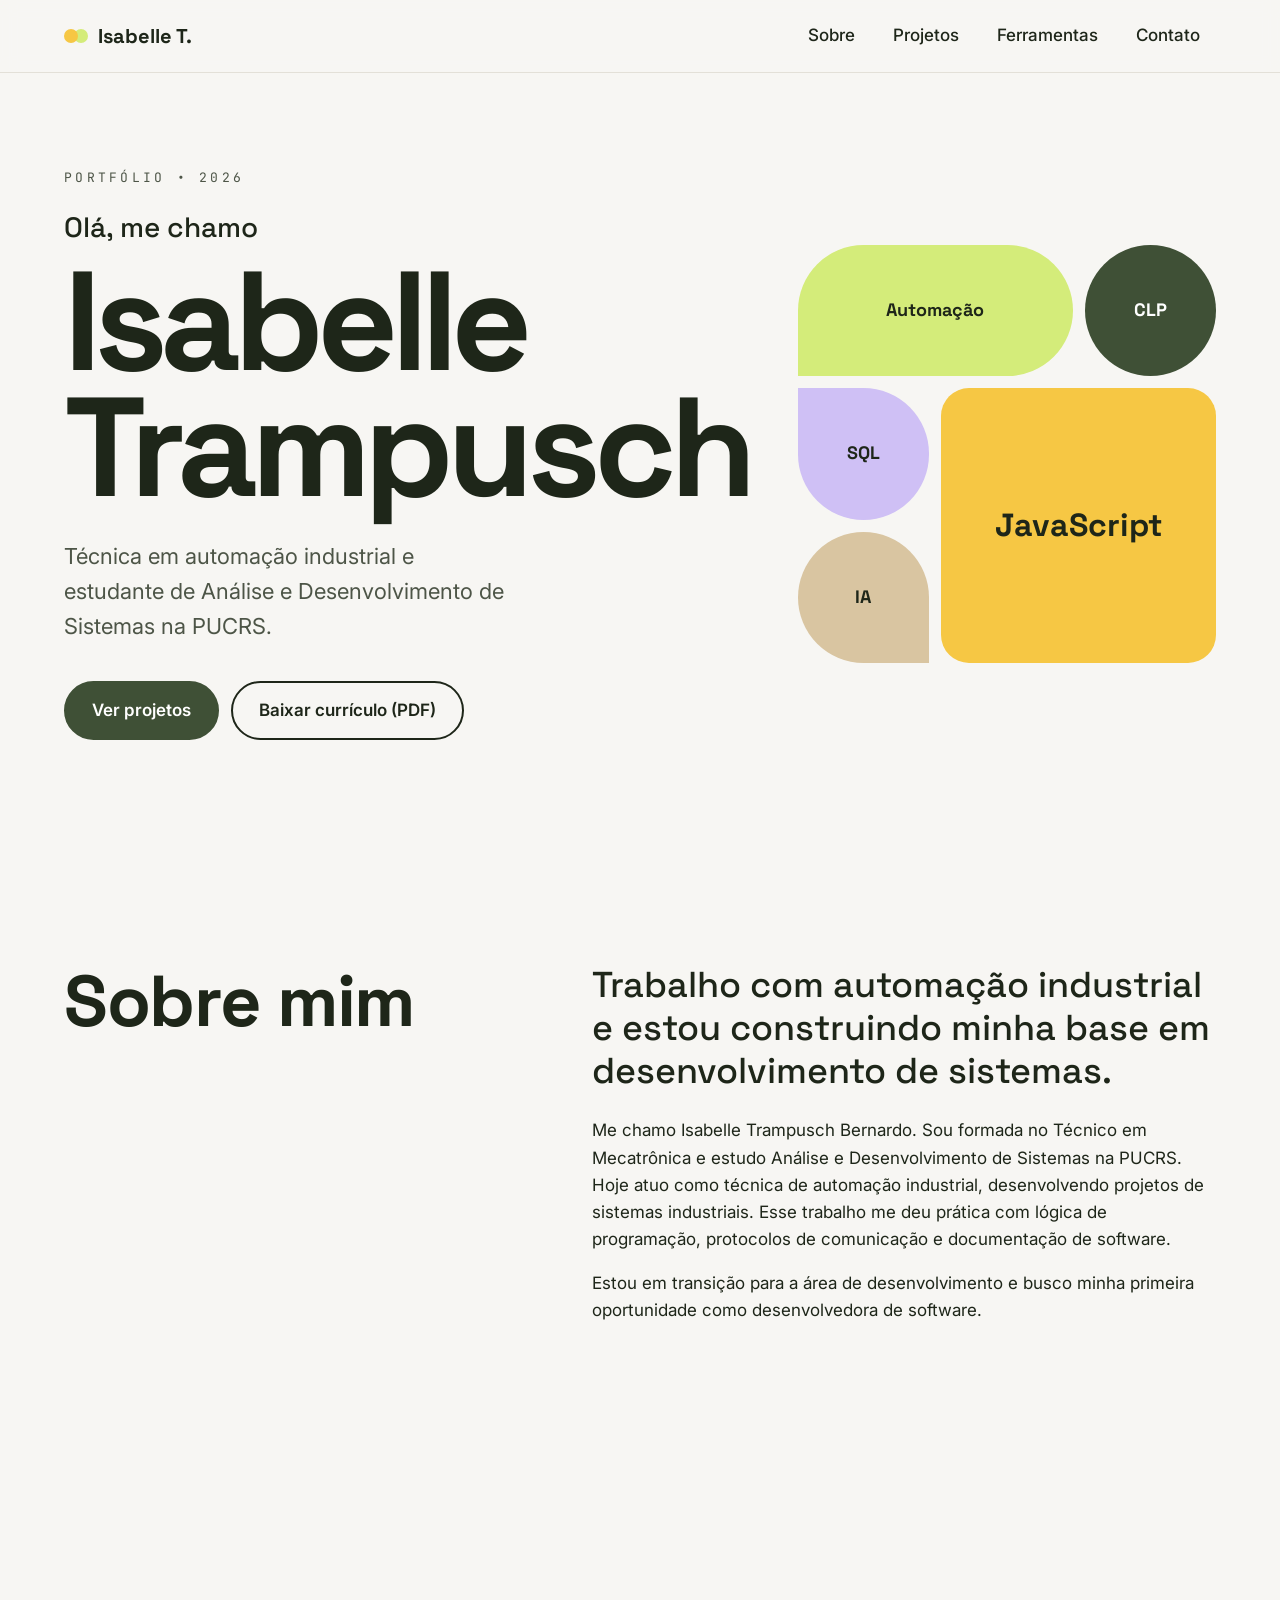
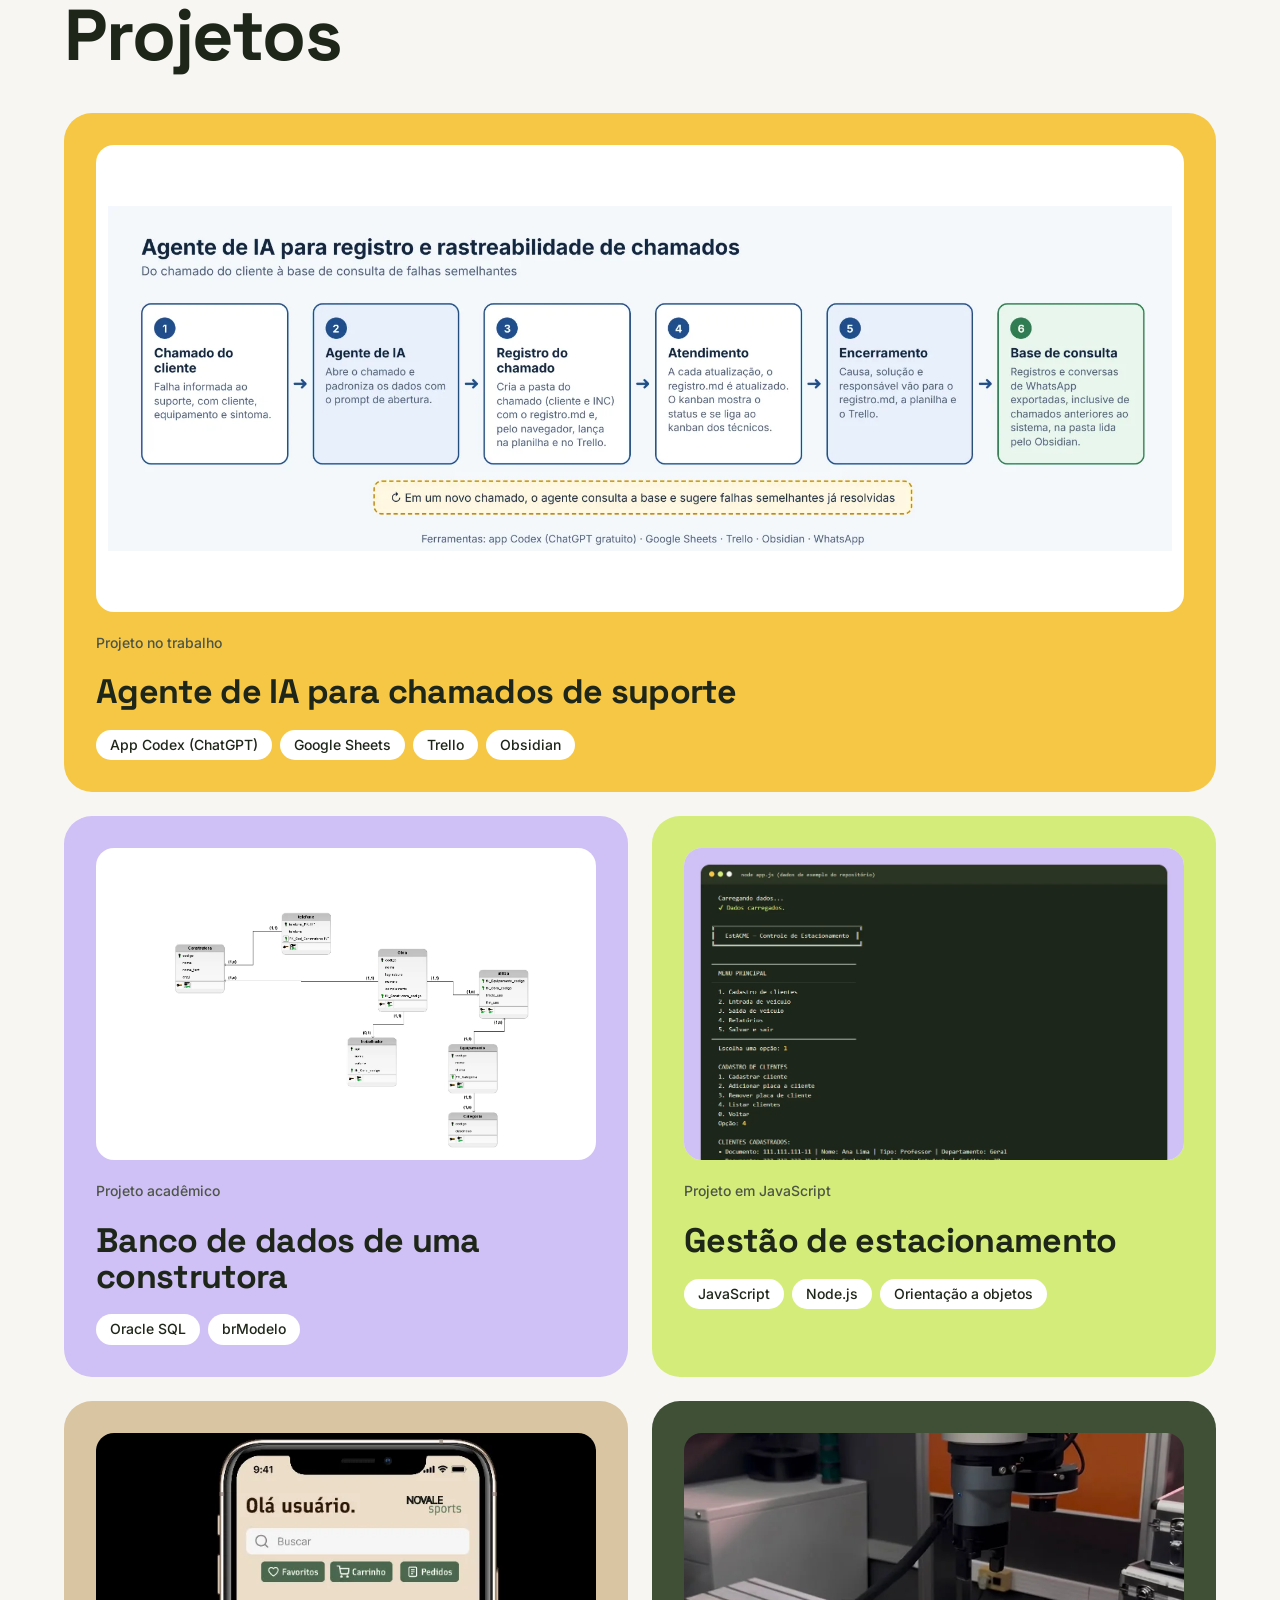
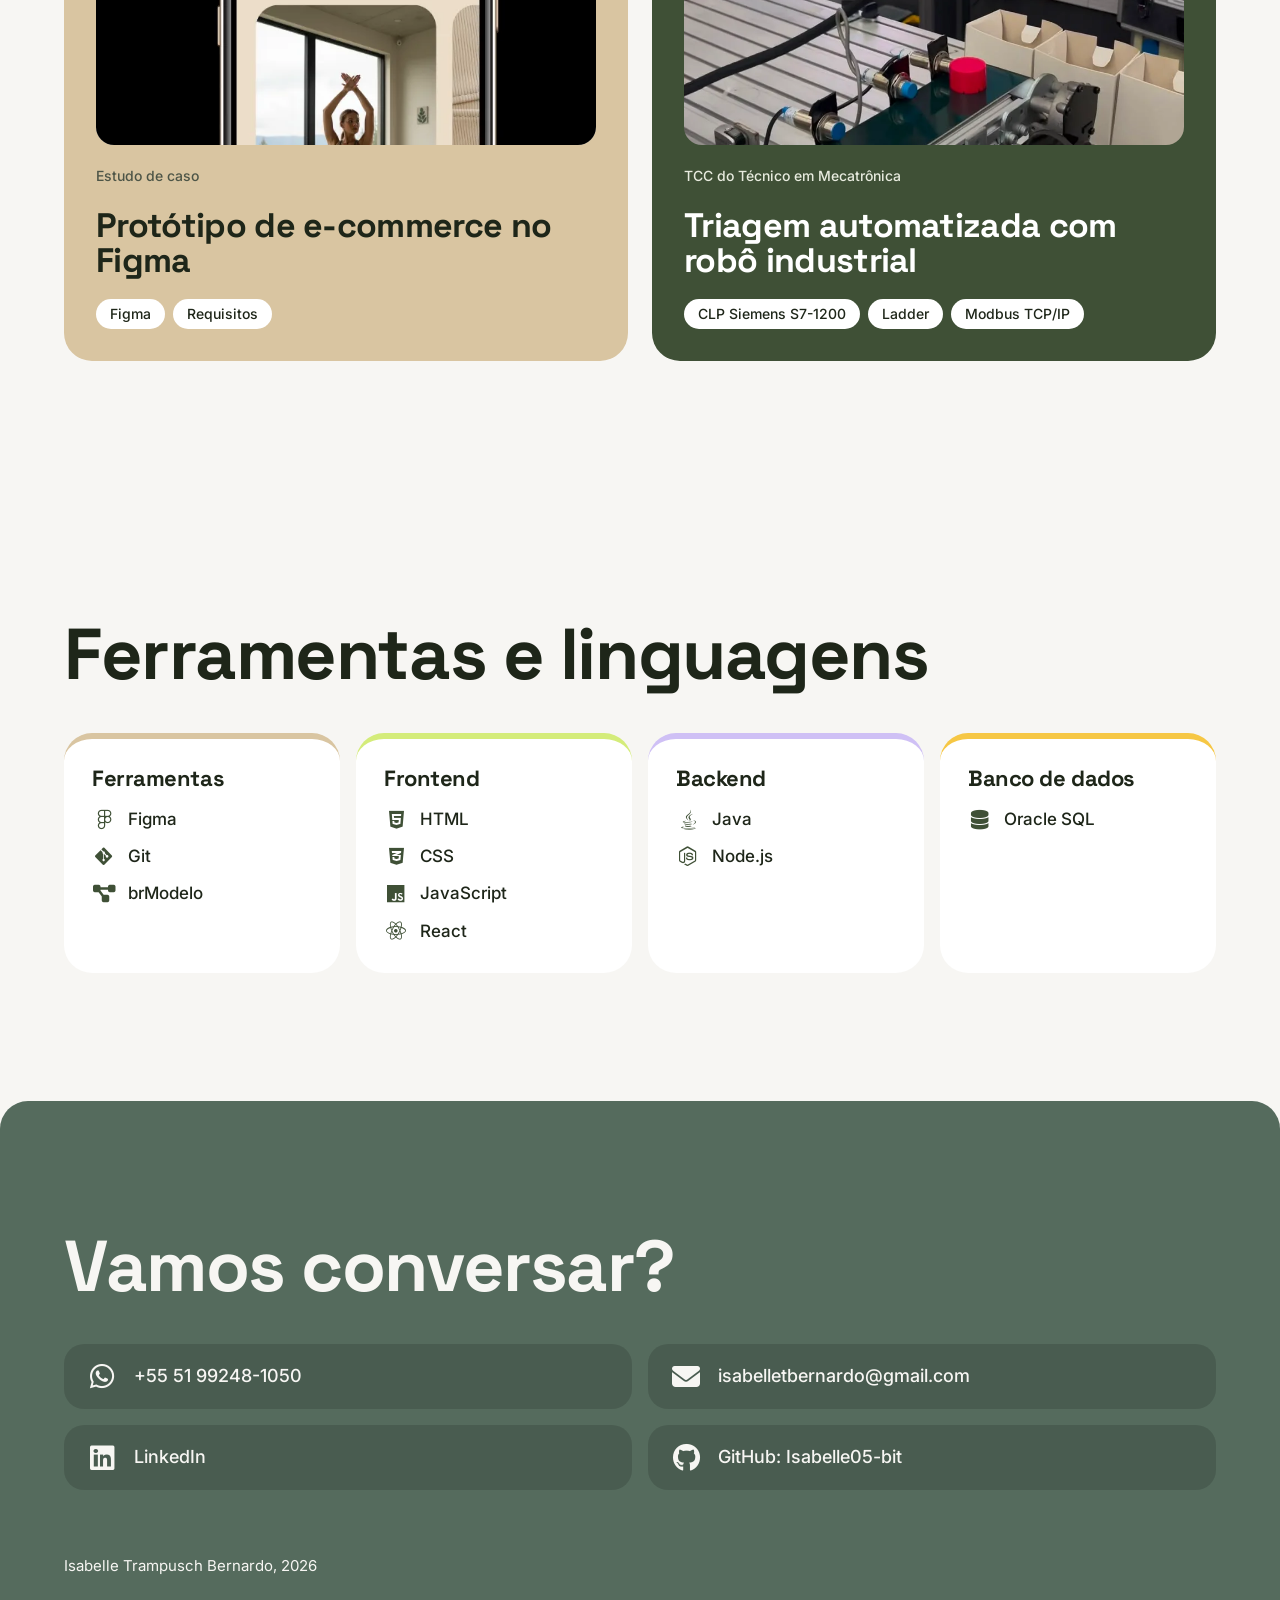
==== html/index.html @ 36eafd04 "Corrige rótulos: estacionamento e protótipo não são confirmados como acadêmicos" ====
<!DOCTYPE html>
<html lang="pt-BR">
<head>
  <meta charset="UTF-8">
  <meta name="viewport" content="width=device-width, initial-scale=1.0">
  <title>Isabelle Trampusch | Portfólio</title>
  <meta name="description" content="Portfólio de Isabelle Trampusch Bernardo, técnica de automação industrial e estudante de Análise e Desenvolvimento de Sistemas na PUCRS.">
  <meta property="og:title" content="Isabelle Trampusch | Portfólio">
  <meta property="og:description" content="Projetos de automação industrial e desenvolvimento de sistemas.">

  <!-- Avisa o CSS que o JavaScript está ligado (usado nas animações) -->
  <script>document.documentElement.classList.add("js");</script>

  <link rel="preconnect" href="https://fonts.googleapis.com">
  <link rel="preconnect" href="https://fonts.gstatic.com" crossorigin>
  <link href="https://fonts.googleapis.com/css2?family=Inter:wght@400;500;600&family=JetBrains+Mono:wght@400;500&family=Space+Grotesk:wght@500;700&display=swap" rel="stylesheet">
  <!-- Ícones: carregam sem travar a página (media="print" troca para "all" ao terminar) -->
  <link rel="stylesheet" href="https://cdnjs.cloudflare.com/ajax/libs/font-awesome/6.7.2/css/all.min.css" media="print" onload="this.media='all'">
  <link rel="icon" href="assets/imagens/favicon.svg" type="image/svg+xml">
  <link rel="stylesheet" href="assets/css/style.css">
</head>

<body>
  <a class="pular" href="#conteudo">Pular para o conteúdo</a>

  <!-- MENU FIXO NO TOPO -->
  <header class="menu">
    <nav class="container" aria-label="Principal">
      <a class="menu-marca" href="#inicio">Isabelle T.</a>
      <button class="menu-botao" type="button" aria-expanded="false" aria-controls="menu-links">Menu</button>
      <ul class="menu-links" id="menu-links">
        <li><a href="#sobre">Sobre</a></li>
        <li><a href="#projetos">Projetos</a></li>
        <li><a href="#ferramentas">Ferramentas</a></li>
        <li><a href="#contato">Contato</a></li>
      </ul>
    </nav>
  </header>

  <main id="conteudo">

    <!-- INÍCIO -->
    <section class="inicio" id="inicio">
      <div class="container inicio-grade">
        <div>
          <p class="rotulo">Portfólio • 2026</p>
          <p class="inicio-ola">Olá, me chamo</p>
          <h1>Isabelle Trampusch</h1>
          <p class="inicio-resumo">Técnica em automação industrial e estudante de Análise e Desenvolvimento de Sistemas na PUCRS.</p>
          <div class="acoes">
            <a class="botao botao-principal" href="#projetos">Ver projetos</a>
            <a class="botao botao-secundario" href="assets/pdf/curriculo-Isabelle-Trampusch.pdf" download>Baixar currículo (PDF)</a>
          </div>
        </div>

        <!-- Formas coloridas decorativas: as áreas que eu uno -->
        <div class="formas" aria-hidden="true">
          <span class="forma forma-1">Automação</span>
          <span class="forma forma-2">CLP</span>
          <span class="forma forma-3">SQL</span>
          <span class="forma forma-4">JavaScript</span>
          <span class="forma forma-5">IA</span>
        </div>
      </div>
    </section>

    <!-- SOBRE -->
    <section class="secao" id="sobre">
      <div class="container sobre-grade">
        <h2 class="secao-titulo">Sobre mim</h2>
        <div class="sobre-texto">
          <p class="sobre-destaque">Trabalho com automação industrial e estou construindo minha base em desenvolvimento de sistemas.</p>
          <p>Me chamo Isabelle Trampusch Bernardo. Sou formada no Técnico em Mecatrônica e estudo Análise e Desenvolvimento de Sistemas na PUCRS. Hoje atuo como técnica de automação industrial, desenvolvendo projetos de sistemas industriais. Esse trabalho me deu prática com lógica de programação, protocolos de comunicação e documentação de software.</p>
          <p>Estou em transição para a área de desenvolvimento e busco minha primeira oportunidade como desenvolvedora de software.</p>
        </div>
      </div>
    </section>

    <!-- PROJETOS -->
    <section class="secao" id="projetos">
      <div class="container">
        <h2 class="secao-titulo">Projetos</h2>

        <!--
          ============ COMO ADICIONAR UM PROJETO NOVO ============
          1. Copie o bloco abaixo (de <li ...> até </li>) e cole dentro da
             lista <ul class="projetos-lista">, na posição que quiser.
          2. Troque:
             - cor-lima: a cor do cartão (cor-sol, cor-lilas, cor-lima, cor-bege ou cor-musgo)
             - a imagem (coloque o arquivo em assets/imagens/) e o texto do alt,
               que descreve a imagem para quem não enxerga
             - width e height: o tamanho real da imagem em pixels
             - o tipo, o título, as tags e o link da página do projeto
          3. Para um cartão que ocupa a linha inteira, acrescente "cartao-largo"
             na classe: class="cartao cartao-largo cor-lima revelar"
          4. Para criar a página do projeto, veja o arquivo COMO-EDITAR.md.

          <li class="cartao cor-lima revelar">
            <div class="cartao-imagem">
              <img src="assets/imagens/NOME-DA-IMAGEM.png" alt="Descreva a imagem" width="1200" height="800" loading="lazy">
            </div>
            <p class="cartao-tipo">Projeto acadêmico</p>
            <h3><a class="cartao-link" href="projeto-NOME.html">Título curto do projeto</a></h3>
            <ul class="tags" aria-label="Tecnologias">
              <li>Tecnologia 1</li>
              <li>Tecnologia 2</li>
            </ul>
          </li>
          =========================================================
        -->

        <ul class="projetos-lista">

          <li class="cartao cartao-largo cor-sol revelar">
            <div class="cartao-imagem inteira">
              <img src="assets/imagens/fluxoAgenteSup.webp" alt="Fluxo do agente de IA em seis etapas, do chamado do cliente até a base de consulta" width="1856" height="602">
            </div>
            <p class="cartao-tipo">Projeto no trabalho</p>
            <h3><a class="cartao-link" href="projeto-agente-ia.html">Agente de IA para chamados de suporte</a></h3>
            <ul class="tags" aria-label="Tecnologias">
              <li>App Codex (ChatGPT)</li>
              <li>Google Sheets</li>
              <li>Trello</li>
              <li>Obsidian</li>
            </ul>
          </li>

          <li class="cartao cor-lilas revelar">
            <div class="cartao-imagem inteira">
              <img src="assets/imagens/bd-modelo-logico.webp" alt="Modelo lógico do banco de dados da construtora, com sete tabelas" width="1125" height="885" loading="lazy">
            </div>
            <p class="cartao-tipo">Projeto acadêmico</p>
            <h3><a class="cartao-link" href="projeto-banco-de-dados.html">Banco de dados de uma construtora</a></h3>
            <ul class="tags" aria-label="Tecnologias">
              <li>Oracle SQL</li>
              <li>brModelo</li>
            </ul>
          </li>

          <li class="cartao cor-lima revelar">
            <div class="cartao-imagem">
              <img src="assets/imagens/estacionamento-terminal.webp" alt="Menu do sistema de estacionamento rodando no terminal" width="1200" height="1180" loading="lazy">
            </div>
            <p class="cartao-tipo">Projeto em JavaScript</p>
            <h3><a class="cartao-link" href="projeto-estacionamento.html">Gestão de estacionamento</a></h3>
            <ul class="tags" aria-label="Tecnologias">
              <li>JavaScript</li>
              <li>Node.js</li>
              <li>Orientação a objetos</li>
            </ul>
          </li>

          <li class="cartao cor-bege revelar">
            <div class="cartao-imagem">
              <img src="assets/imagens/prototipo.webp" alt="Telas do protótipo de e-commerce feito no Figma" width="667" height="812" loading="lazy">
            </div>
            <p class="cartao-tipo">Estudo de caso</p>
            <h3><a class="cartao-link" href="projeto-prototipo-figma.html">Protótipo de <span class="sem-quebra">e-commerce</span> no Figma</a></h3>
            <ul class="tags" aria-label="Tecnologias">
              <li>Figma</li>
              <li>Requisitos</li>
            </ul>
          </li>

          <li class="cartao cor-musgo revelar">
            <div class="cartao-imagem centro">
              <img src="assets/imagens/TCCmecatronicaI.webp" alt="Célula de triagem com braço robótico e esteira transportadora" width="902" height="1600" loading="lazy">
            </div>
            <p class="cartao-tipo">TCC do Técnico em Mecatrônica</p>
            <h3><a class="cartao-link" href="projeto-tcc-mecatronica.html">Triagem automatizada com robô industrial</a></h3>
            <ul class="tags" aria-label="Tecnologias">
              <li>CLP Siemens S7-1200</li>
              <li>Ladder</li>
              <li>Modbus TCP/IP</li>
            </ul>
          </li>

        </ul>
      </div>
    </section>

    <!-- FERRAMENTAS E LINGUAGENS -->
    <section class="secao" id="ferramentas">
      <div class="container">
        <h2 class="secao-titulo">Ferramentas e linguagens</h2>
        <!-- Para acrescentar um item, copie uma linha <li> do grupo certo.
             Ícones: procure em fontawesome.com/icons (versão gratuita). -->
        <div class="stack-grade">
          <div class="stack-grupo">
            <h3>Ferramentas</h3>
            <ul>
              <li><i class="fa-brands fa-figma" aria-hidden="true"></i>Figma</li>
              <li><i class="fa-brands fa-git-alt" aria-hidden="true"></i>Git</li>
              <li><i class="fa-solid fa-diagram-project" aria-hidden="true"></i>brModelo</li>
            </ul>
          </div>
          <div class="stack-grupo">
            <h3>Frontend</h3>
            <ul>
              <li><i class="fa-brands fa-html5" aria-hidden="true"></i>HTML</li>
              <li><i class="fa-brands fa-css3-alt" aria-hidden="true"></i>CSS</li>
              <li><i class="fa-brands fa-js" aria-hidden="true"></i>JavaScript</li>
              <li><i class="fa-brands fa-react" aria-hidden="true"></i>React</li>
            </ul>
          </div>
          <div class="stack-grupo">
            <h3>Backend</h3>
            <ul>
              <li><i class="fa-brands fa-java" aria-hidden="true"></i>Java</li>
              <li><i class="fa-brands fa-node-js" aria-hidden="true"></i>Node.js</li>
            </ul>
          </div>
          <div class="stack-grupo">
            <h3>Banco de dados</h3>
            <ul>
              <li><i class="fa-solid fa-database" aria-hidden="true"></i>Oracle SQL</li>
            </ul>
          </div>
        </div>
      </div>
    </section>

  </main>

  <!-- CONTATO -->
  <footer class="contato secao" id="contato">
    <div class="container">
      <h2>Vamos conversar?</h2>
      <ul class="contato-lista">
        <li>
          <a href="https://wa.me/5551992481050" target="_blank" rel="noopener">
            <i class="fa-brands fa-whatsapp" aria-hidden="true"></i>+55 51 99248-1050
          </a>
        </li>
        <li>
          <a href="mailto:isabelletbernardo@gmail.com?subject=Contato%20pelo%20portf%C3%B3lio">
            <i class="fa-solid fa-envelope" aria-hidden="true"></i>isabelletbernardo@gmail.com
          </a>
        </li>
        <li>
          <a href="https://www.linkedin.com/in/isabelle-trampusch-bernardo/" target="_blank" rel="noopener">
            <i class="fa-brands fa-linkedin" aria-hidden="true"></i>LinkedIn
          </a>
        </li>
        <li>
          <a href="https://github.com/Isabelle05-bit" target="_blank" rel="noopener">
            <i class="fa-brands fa-github" aria-hidden="true"></i>GitHub: Isabelle05-bit
          </a>
        </li>
      </ul>
      <p class="rodape-final">Isabelle Trampusch Bernardo, 2026</p>
    </div>
  </footer>

  <script src="assets/js/main.js"></script>
</body>
</html>
---- html/assets/css/style.css ----
/* =========================================================================
   Portfólio Isabelle Trampusch
   Estilo único do site. Organizado de cima para baixo:
   1. Cores e medidas (variáveis)   6. Projetos (cartões)
   2. Base                          7. Ferramentas (stack)
   3. Menu fixo                     8. Contato (rodapé)
   4. Botões e tags                 9. Páginas de projeto
   5. Início e Sobre               10. Animações e celular
   ========================================================================= */

/* 1. Cores e medidas ----------------------------------------------------
   Para mudar uma cor no site inteiro, troque só aqui. */
:root {
  --creme: #F7F6F3;   /* fundo (do site original) */
  --tinta: #1E2619;   /* texto principal, um verde quase preto */
  --musgo: #3F5036;   /* botão principal (do site original) */
  --salvia: #556B5D;  /* rodapé (do site original) */
  --bege: #D9C5A1;    /* detalhe (do site original) */
  --lima: #D4EC7A;    /* cores vibrantes dos blocos */
  --sol: #F6C744;
  --lilas: #CFC0F5;
  --cinza: #4D5547;   /* texto secundário */

  --raio: 28px;       /* cantos arredondados dos blocos grandes */
  --margem: clamp(16px, 5vw, 64px); /* espaço nas laterais */
  --largura: 1200px;  /* largura máxima do conteúdo */
}

/* 2. Base -------------------------------------------------------------- */
*, *::before, *::after { box-sizing: border-box; }

html { scroll-behavior: smooth; scroll-padding-top: 88px; } /* não esconde títulos atrás do menu */

body {
  margin: 0;
  background: var(--creme);
  color: var(--tinta);
  font-family: "Inter", system-ui, sans-serif;
  font-size: 1.0625rem;
  line-height: 1.6;
}

h1, h2, h3 {
  font-family: "Space Grotesk", sans-serif;
  font-weight: 700;
  line-height: 1.05;
  letter-spacing: -0.02em;
  margin: 0;
}

img, video { max-width: 100%; height: auto; display: block; }

a { color: inherit; }

.sem-quebra { white-space: nowrap; } /* impede a quebra de linha no meio da palavra */

code, pre { font-family: "JetBrains Mono", monospace; font-size: 0.9em; }

/* Contorno visível para quem navega com teclado (Tab) */
:focus-visible { outline: 3px solid var(--musgo); outline-offset: 3px; border-radius: 6px; }

/* Link escondido "Pular para o conteúdo": aparece só ao apertar Tab */
.pular {
  position: absolute; left: 16px; top: -60px; z-index: 100;
  background: var(--tinta); color: var(--creme); padding: 10px 16px; border-radius: 10px;
}
.pular:focus { top: 12px; }

/* Caixa que centraliza o conteúdo e dá margem nas laterais */
.container { width: min(100% - 2 * var(--margem), var(--largura)); margin-inline: auto; }

.secao { padding-block: clamp(64px, 10vw, 128px); }

.secao-titulo { font-size: clamp(2.5rem, 7vw, 4.5rem); margin-bottom: 40px; }

/* Rótulo pequeno em fonte mono (marca do site original) */
.rotulo {
  font-family: "JetBrains Mono", monospace;
  font-size: 0.8125rem;
  letter-spacing: 0.25em;
  text-transform: uppercase;
  color: var(--cinza);
  margin: 0 0 16px;
}

/* 3. Menu fixo ----------------------------------------------------------- */
.menu {
  position: fixed; inset: 0 0 auto 0; z-index: 50;
  background: rgb(247 246 243 / 0.92);
  backdrop-filter: blur(8px);
  border-bottom: 1px solid #e3e0d8;
}
.menu .container { display: flex; align-items: center; justify-content: space-between; height: 72px; }

.menu-marca {
  font-family: "Space Grotesk", sans-serif; font-weight: 700; font-size: 1.25rem;
  text-decoration: none; display: flex; align-items: center; gap: 10px;
}
.menu-marca::before { /* bolinha colorida antes do nome */
  content: ""; width: 14px; height: 14px; border-radius: 50%; background: var(--sol);
  box-shadow: 10px 0 0 var(--lima);
  margin-right: 10px;
}

.menu-links { display: flex; gap: 6px; list-style: none; margin: 0; padding: 0; }
.menu-links a {
  display: block; padding: 8px 16px; border-radius: 999px;
  text-decoration: none; font-weight: 500;
  transition: background-color .2s;
}
.menu-links a:hover { background: var(--lima); }

/* Botão "Menu" só aparece no celular (ver seção 10) */
.menu-botao {
  display: none;
  font: inherit; font-weight: 600; color: var(--creme); background: var(--tinta);
  border: 0; border-radius: 999px; padding: 8px 18px; cursor: pointer;
}

/* 4. Botões e tags ------------------------------------------------------- */
.acoes { display: flex; flex-wrap: wrap; gap: 12px; }

.botao {
  display: inline-flex; align-items: center; gap: 10px;
  padding: 14px 26px; border-radius: 999px;
  font-weight: 600; text-decoration: none;
  border: 2px solid var(--tinta);
  transition: transform .2s, background-color .2s, color .2s;
}
.botao:hover { transform: translateY(-2px); }
.botao-principal { background: var(--musgo); border-color: var(--musgo); color: #fff; }
.botao-principal:hover { background: var(--tinta); border-color: var(--tinta); }
.botao-secundario { background: transparent; color: var(--tinta); }
.botao-secundario:hover { background: var(--tinta); color: var(--creme); }

.tags { display: flex; flex-wrap: wrap; gap: 8px; list-style: none; margin: 0; padding: 0; }
.tags li {
  background: #fff; color: var(--tinta);
  padding: 4px 14px; border-radius: 999px;
  font-size: 0.875rem; font-weight: 500;
}

/* 5. Início e Sobre ------------------------------------------------------ */
.inicio { padding-top: calc(72px + clamp(40px, 8vw, 96px)); padding-bottom: clamp(56px, 8vw, 96px); }

.inicio-grade { display: grid; grid-template-columns: 1.4fr 1fr; gap: 48px; align-items: center; }

.inicio-ola { font-family: "Space Grotesk", sans-serif; font-size: clamp(1.25rem, 2.5vw, 1.75rem); font-weight: 500; margin: 0 0 8px; }

/* O nome gigante: a marca registrada do site */
.inicio h1 {
  font-size: clamp(3.5rem, 11vw, 9rem);
  line-height: 0.9;
  letter-spacing: -0.05em;
  margin-bottom: 28px;
}

.inicio-resumo { font-size: clamp(1.125rem, 2vw, 1.375rem); max-width: 32ch; margin: 0 0 36px; color: var(--cinza); }

/* Composição de formas coloridas ao lado do nome.
   Cada forma mostra uma das áreas que eu uno: automação e software. */
.formas {
  display: grid; grid-template-columns: repeat(3, 1fr); gap: 12px;
  aspect-ratio: 1; max-width: 420px; width: 100%; justify-self: end;
}
.forma {
  display: grid; place-items: center; text-align: center;
  font-family: "Space Grotesk", sans-serif; font-weight: 700; font-size: clamp(0.875rem, 1.6vw, 1.125rem);
  padding: 8px;
}
.forma-1 { background: var(--lima); border-radius: 999px 999px 999px 0; grid-column: span 2; }
.forma-2 { background: var(--musgo); color: #fff; border-radius: 50%; }
.forma-3 { background: var(--lilas); border-radius: 0 50% 50% 50%; }
.forma-4 { background: var(--sol); border-radius: var(--raio); grid-column: span 2; grid-row: span 2; font-size: clamp(1.25rem, 3vw, 2rem); }
.forma-5 { background: var(--bege); border-radius: 50% 50% 0 50%; }

.sobre-grade { display: grid; grid-template-columns: 1fr 1.3fr; gap: 48px; align-items: start; }
.sobre-destaque { font-family: "Space Grotesk", sans-serif; font-size: clamp(1.5rem, 3vw, 2.25rem); line-height: 1.2; font-weight: 500; margin: 0 0 24px; }
.sobre-texto p { max-width: 62ch; }

/* 6. Projetos (cartões) ---------------------------------------------------- */
.projetos-lista { display: grid; grid-template-columns: repeat(2, 1fr); gap: 24px; list-style: none; margin: 0; padding: 0; }

.cartao {
  position: relative; /* deixa o cartão inteiro clicável (ver .cartao-link::after) */
  display: flex; flex-direction: column; gap: 20px;
  padding: clamp(20px, 3vw, 32px);
  border-radius: var(--raio);
  transition: transform .25s ease;
}
.cartao:hover { transform: translateY(-6px) rotate(-0.4deg); }
.cartao:focus-within { outline: 3px solid var(--tinta); outline-offset: 4px; }

/* Cartão grande que ocupa as duas colunas (use em projetos de destaque) */
.cartao-largo { grid-column: 1 / -1; }
.cartao-largo .cartao-imagem { aspect-ratio: 21 / 9; }

/* Cores dos cartões: use uma destas classes em cada cartão */
.cor-sol   { background: var(--sol); }
.cor-lilas { background: var(--lilas); }
.cor-lima  { background: var(--lima); }
.cor-bege  { background: var(--bege); }
.cor-musgo { background: var(--musgo); color: #fff; }
.cor-musgo .cartao-tipo, .cor-musgo figcaption { color: #E8EBDF; }

.cartao-imagem {
  aspect-ratio: 16 / 10; overflow: hidden;
  border-radius: calc(var(--raio) - 10px);
  background: var(--creme);
}
.cartao-imagem img { width: 100%; height: 100%; object-fit: cover; object-position: top left; transition: transform .4s ease; }
.cartao:hover .cartao-imagem img { transform: scale(1.03); }
.cartao-imagem.inteira img { object-fit: contain; object-position: center; padding: 12px; background: #fff; } /* mostra a imagem toda (diagramas) */
.cartao-imagem.centro img { object-position: center; } /* corta pelo meio (fotos) */

.cartao-tipo { font-size: 0.875rem; font-weight: 500; margin: 0; color: var(--cinza); }
.cartao h3 { font-size: clamp(1.5rem, 3vw, 2.125rem); }
.cartao-link { text-decoration: none; }
.cartao-link::after { content: ""; position: absolute; inset: 0; border-radius: var(--raio); } /* área de clique */
.cartao-link:focus-visible { outline: none; }

/* 7. Ferramentas (stack) ---------------------------------------------------- */
.stack-grade { display: grid; grid-template-columns: repeat(4, 1fr); gap: 16px; }
.stack-grupo { background: #fff; border-radius: var(--raio); padding: 28px; border-top: 6px solid var(--bege); }
.stack-grupo:nth-child(2) { border-top-color: var(--lima); }
.stack-grupo:nth-child(3) { border-top-color: var(--lilas); }
.stack-grupo:nth-child(4) { border-top-color: var(--sol); }
.stack-grupo h3 { font-size: 1.375rem; margin-bottom: 16px; }
.stack-grupo ul { list-style: none; margin: 0; padding: 0; display: grid; gap: 10px; }
.stack-grupo li { display: flex; align-items: center; gap: 12px; font-weight: 500; }
.stack-grupo i { width: 24px; text-align: center; font-size: 1.25rem; color: var(--musgo); }

/* 8. Contato (rodapé) ----------------------------------------------------- */
.contato { background: var(--salvia); color: var(--creme); border-radius: var(--raio) var(--raio) 0 0; }
.contato h2 { font-size: clamp(2.5rem, 7vw, 4.5rem); margin-bottom: 40px; }
.contato-lista { list-style: none; margin: 0; padding: 0; display: grid; grid-template-columns: repeat(2, 1fr); gap: 16px; }
.contato-lista a {
  display: flex; align-items: center; gap: 16px;
  padding: 18px 22px; border-radius: 20px;
  background: rgb(0 0 0 / 0.14); /* fundo um pouco mais escuro: garante contraste do texto */
  color: var(--creme); text-decoration: none; font-size: 1.125rem; font-weight: 500;
  overflow-wrap: anywhere;
  transition: background-color .2s, color .2s;
}
.contato-lista a:hover { background: var(--creme); color: var(--tinta); }
.contato-lista i { font-size: 1.75rem; width: 32px; text-align: center; }
.contato :focus-visible { outline-color: var(--sol); }
.rodape-final { margin: 64px 0 0; padding-bottom: 32px; font-size: 0.9375rem; }

/* 9. Páginas de projeto ---------------------------------------------------- */
.projeto-topo { padding-top: calc(72px + clamp(40px, 7vw, 88px)); padding-bottom: 40px; }
.projeto-topo h1 { font-size: clamp(2.5rem, 7vw, 5.5rem); letter-spacing: -0.04em; max-width: 16ch; margin-bottom: 24px; }
.projeto-resumo { font-size: clamp(1.125rem, 2vw, 1.375rem); max-width: 50ch; color: var(--cinza); margin: 0 0 28px; }
.voltar { display: inline-block; margin-bottom: 32px; font-weight: 600; }

/* Bloco colorido com a imagem principal */
.projeto-capa { border-radius: var(--raio); padding: clamp(16px, 4vw, 48px); }
.projeto-capa img, .projeto-capa video { border-radius: calc(var(--raio) - 10px); width: 100%; background: #fff; }

.projeto-corpo { display: grid; grid-template-columns: minmax(0, 1fr) minmax(0, 2fr); gap: clamp(32px, 6vw, 80px); align-items: start; }

/* Ficha técnica (lateral) */
.ficha { background: #fff; border-radius: var(--raio); padding: 28px; position: sticky; top: 96px; }
.ficha dl { margin: 0; display: grid; gap: 18px; }
.ficha dt { font-family: "JetBrains Mono", monospace; font-size: 0.75rem; letter-spacing: 0.2em; text-transform: uppercase; color: var(--cinza); }
.ficha dd { margin: 4px 0 0; font-weight: 500; }

.texto { max-width: 68ch; }
.texto h2 { font-size: clamp(1.75rem, 3.5vw, 2.5rem); margin: 56px 0 16px; }
.texto h2:first-child { margin-top: 0; }
.texto ul { padding-left: 1.2em; }
.texto li + li { margin-top: 6px; }
.texto pre { background: var(--tinta); color: #E8EBDF; padding: 20px; border-radius: 16px; overflow-x: auto; line-height: 1.5; }
.texto :not(pre) > code { background: #fff; padding: 2px 6px; border-radius: 6px; }

.tabela-rolagem { overflow-x: auto; }
.texto table { border-collapse: collapse; width: 100%; background: #fff; border-radius: 16px; overflow: hidden; font-size: 0.9375rem; }
.texto th, .texto td { text-align: left; padding: 10px 14px; border-bottom: 1px solid #e3e0d8; }
.texto th { background: var(--lilas); }

/* Figuras com legenda */
.galeria { display: grid; gap: 40px; }
figure { margin: 0; }
figure img { border-radius: 18px; border: 1px solid #e3e0d8; background: #fff; }
figcaption { margin-top: 10px; font-size: 0.9375rem; color: var(--cinza); }

.imagem-pendente {
  display: grid; place-items: center; min-height: 200px; padding: 24px; text-align: center;
  border: 2px dashed var(--bege); border-radius: 18px; color: var(--cinza);
}

.observacao { margin-top: 56px; font-size: 0.9375rem; color: var(--cinza); border-top: 1px solid #e3e0d8; padding-top: 16px; }

/* 10. Animações e celular --------------------------------------------------- */

/* Formas do início "surgem" uma vez ao carregar */
@keyframes surgir { from { opacity: 0; transform: scale(.6) rotate(-8deg); } }
.forma { animation: surgir .6s cubic-bezier(.3, 1.4, .5, 1) backwards; }
.forma-2 { animation-delay: .08s; }
.forma-3 { animation-delay: .16s; }
.forma-4 { animation-delay: .24s; }
.forma-5 { animation-delay: .32s; }

/* Cartões aparecem ao rolar. A classe .js só existe se o JavaScript rodar,
   então sem JavaScript tudo continua visível. */
.js .revelar { opacity: 0; transform: translateY(32px); transition: opacity .6s ease, transform .6s ease; }
.js .revelar.visivel { opacity: 1; transform: none; }

/* Quem pede "menos movimento" no sistema não vê animação nenhuma */
@media (prefers-reduced-motion: reduce) {
  *, *::before, *::after { animation: none !important; transition: none !important; scroll-behavior: auto !important; }
  .js .revelar { opacity: 1; transform: none; }
  .cartao:hover, .botao:hover { transform: none; }
}

/* Tablet */
@media (max-width: 1024px) {
  .stack-grade { grid-template-columns: repeat(2, 1fr); }
}

@media (max-width: 860px) {
  .inicio-grade, .sobre-grade, .projeto-corpo { grid-template-columns: minmax(0, 1fr); } /* minmax(0,...) deixa a coluna encolher no celular */
  .formas { justify-self: start; max-width: 340px; }
  .ficha { position: static; }
}

/* Celular */
@media (max-width: 680px) {
  .menu-botao { display: block; }
  .menu-links {
    display: none; /* escondido até apertar "Menu" */
    position: absolute; top: 72px; left: 0; right: 0;
    flex-direction: column; padding: 12px var(--margem) 20px;
    background: var(--creme); border-bottom: 1px solid #e3e0d8;
  }
  .menu-links.aberto { display: flex; }
  .menu-links a { padding: 12px 16px; }

  .projetos-lista, .contato-lista, .stack-grade { grid-template-columns: 1fr; }
  .cartao-largo .cartao-imagem { aspect-ratio: 16 / 10; }
  .formas { max-width: 260px; }
  .sobre-grade { gap: 0; }
  .contato-lista a { font-size: 1rem; padding: 16px; gap: 12px; }
  .botao { flex: 1 1 auto; justify-content: center; }
  .rotulo { letter-spacing: 0.15em; }
}
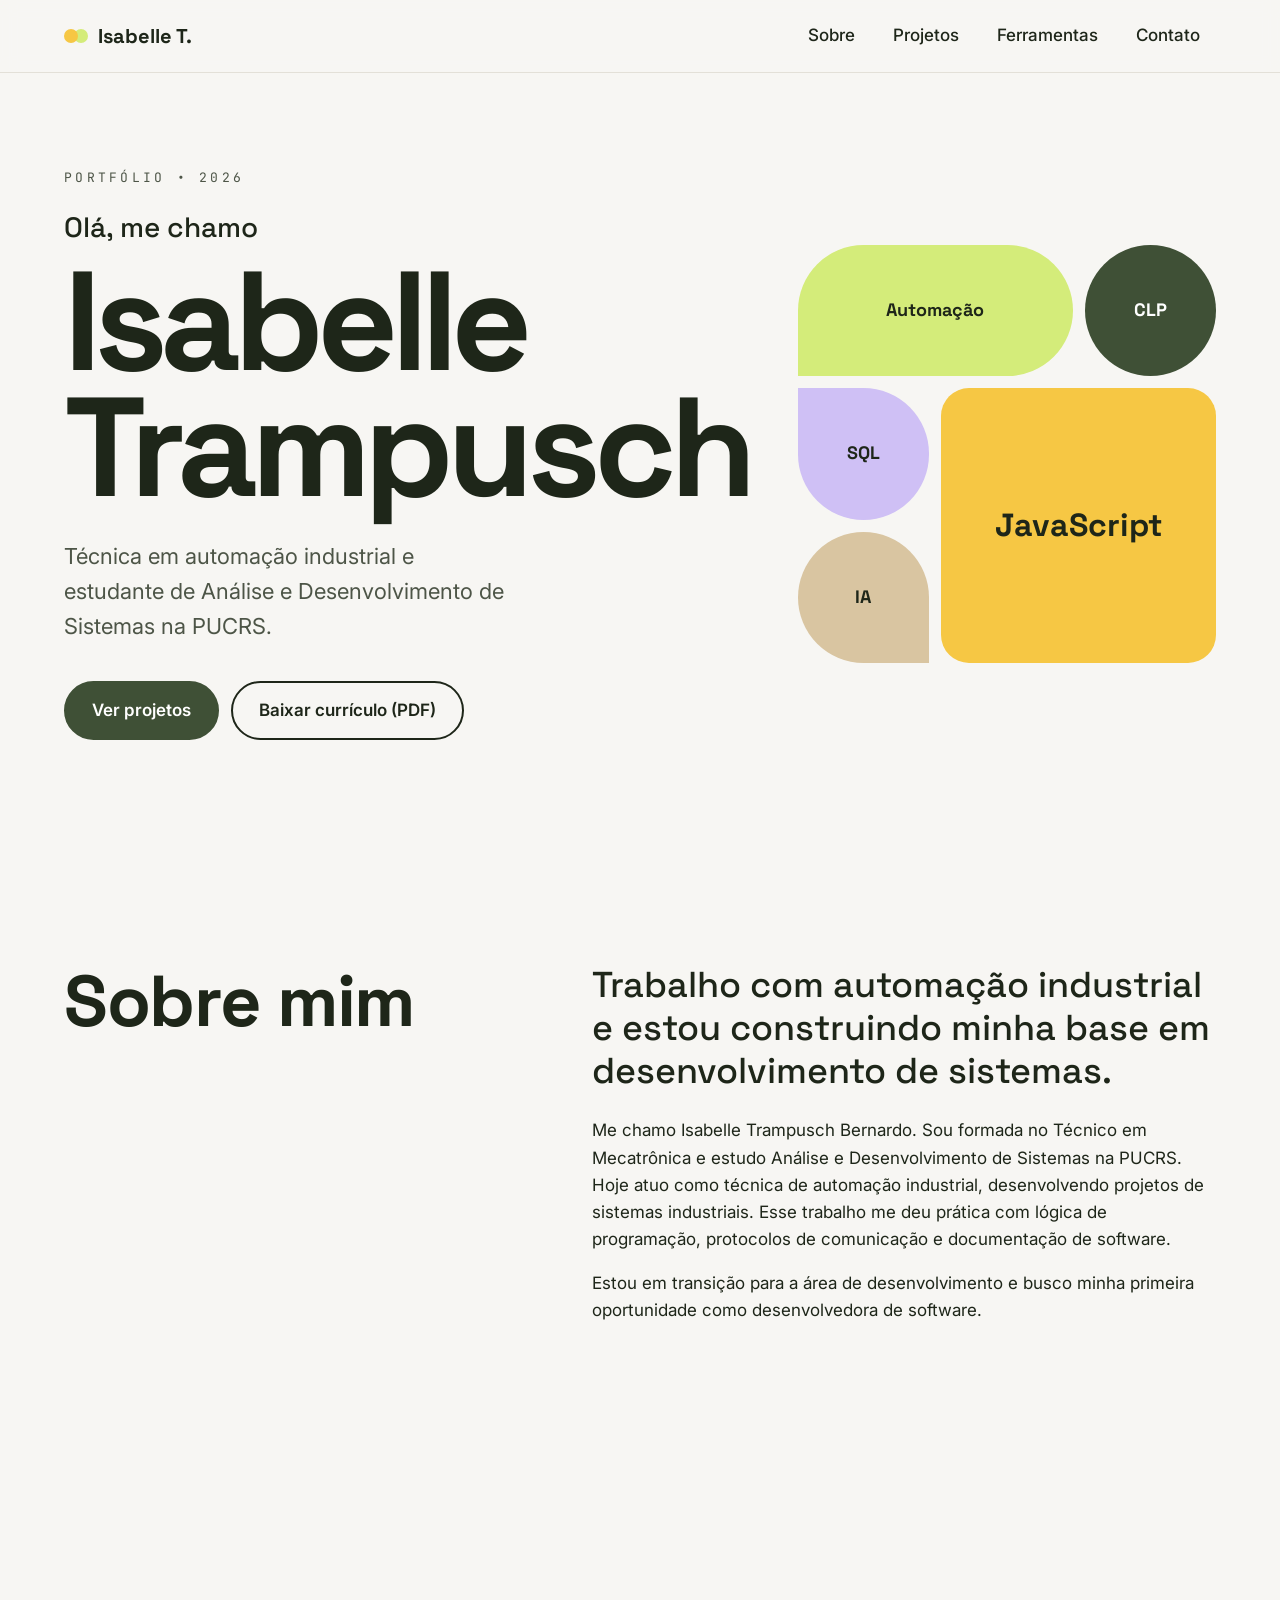
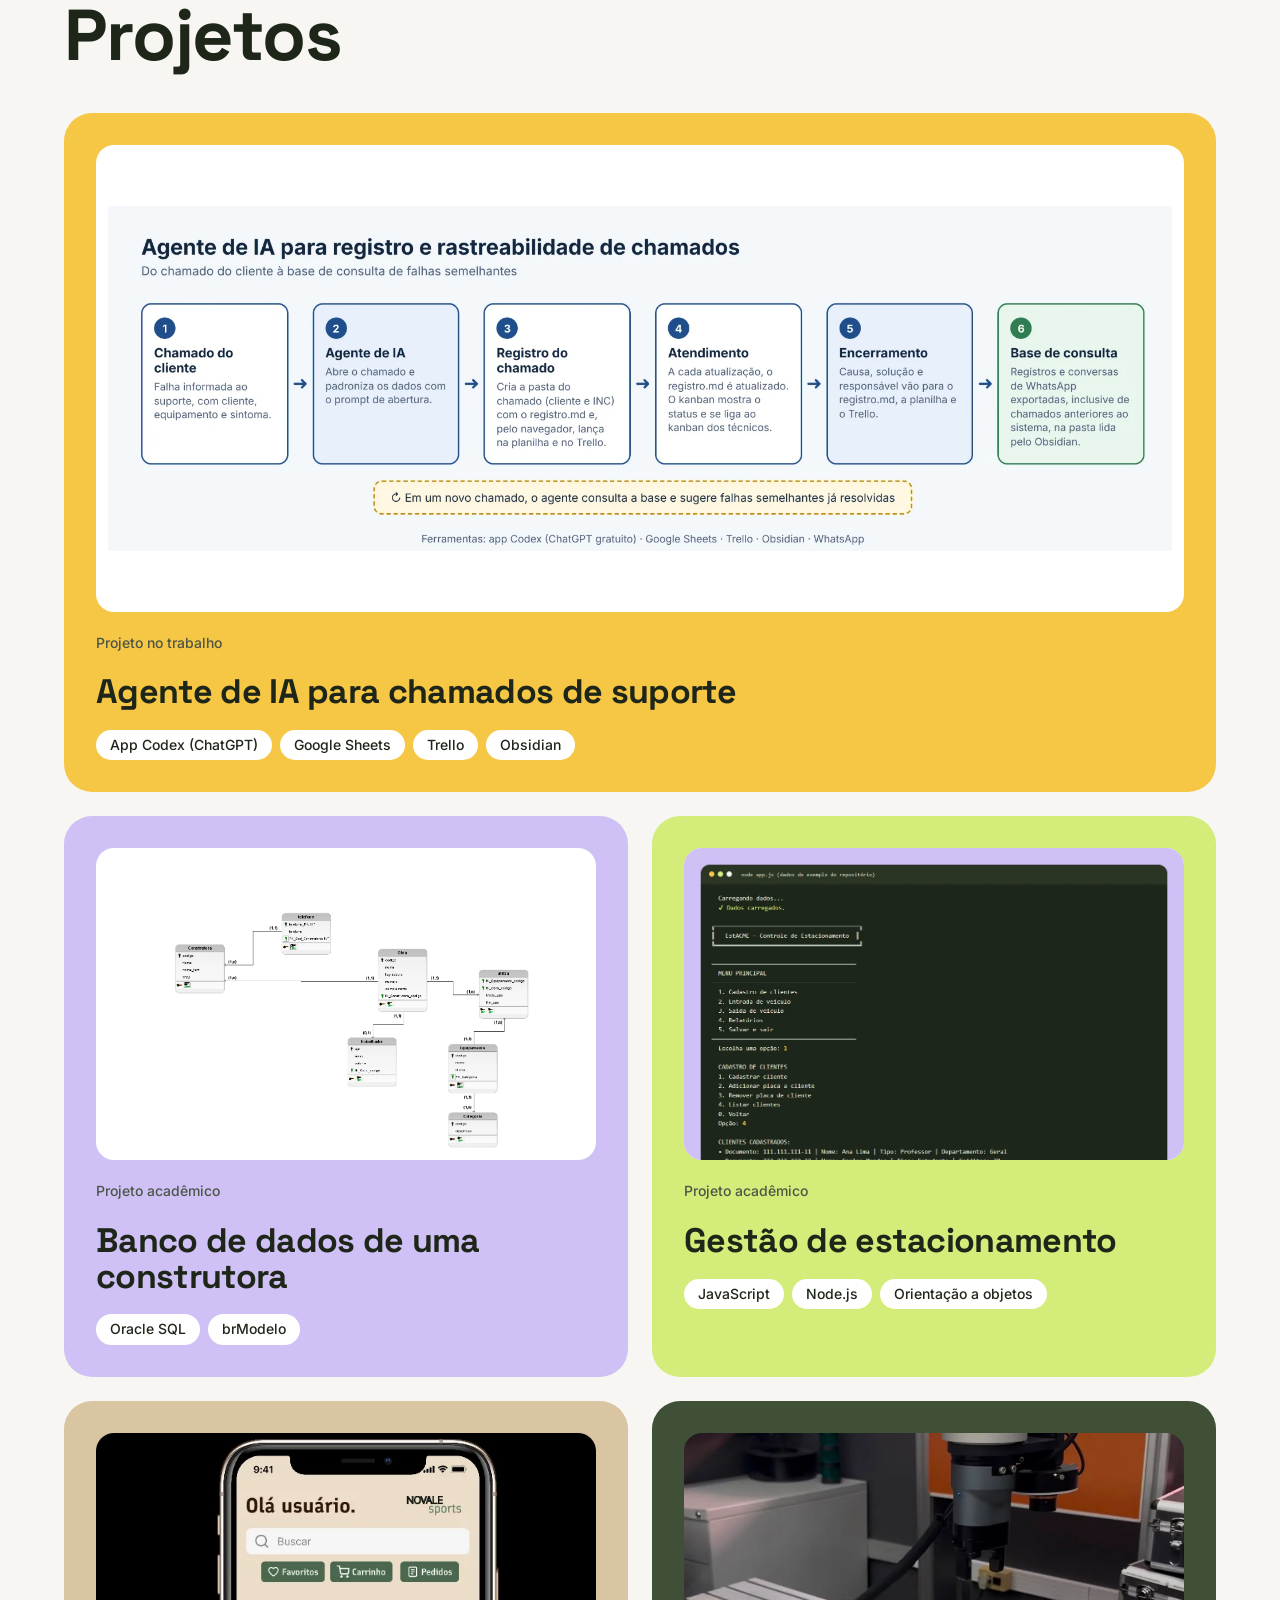
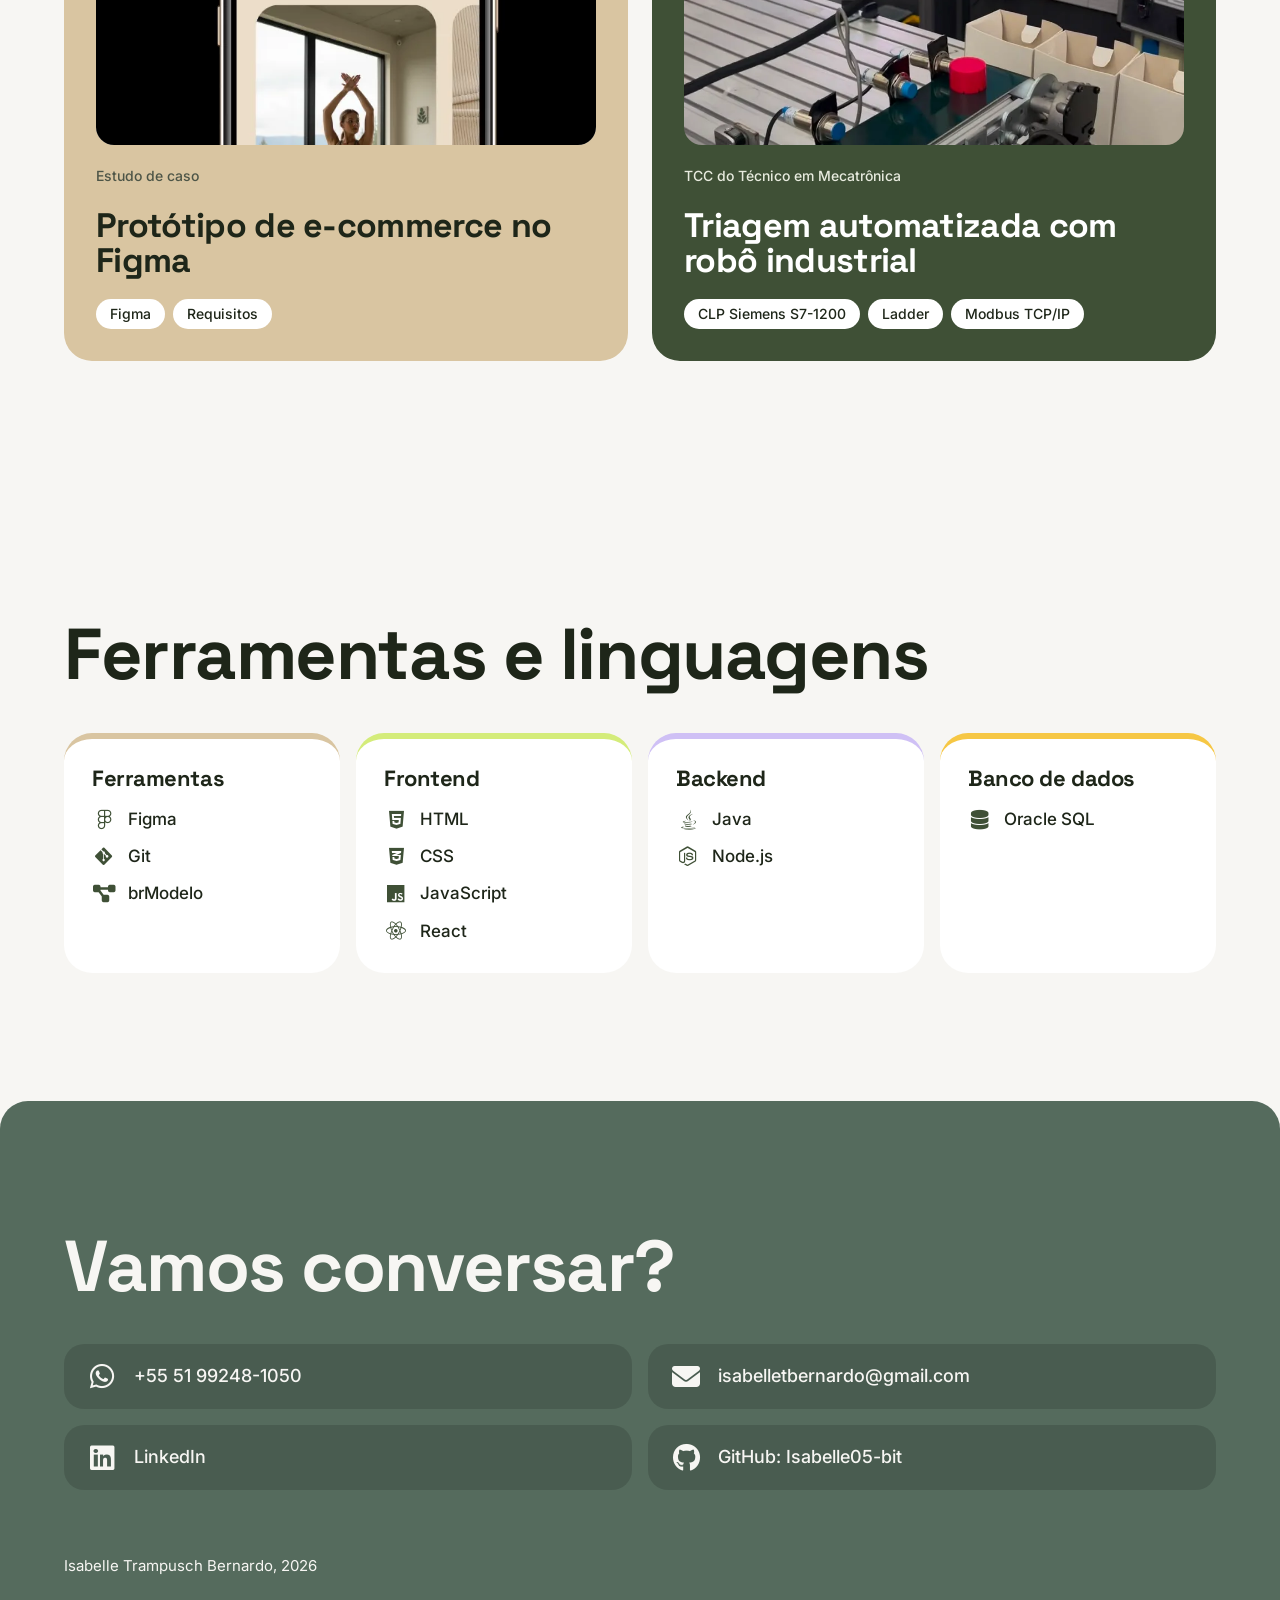
==== commit 5017a6aa: "Completa disciplina, período e equipe do projeto de estacionamento" ====
--- a/html/index.html
+++ b/html/index.html
@@ -5,8 +5,15 @@
   <meta name="viewport" content="width=device-width, initial-scale=1.0">
   <title>Isabelle Trampusch | Portfólio</title>
   <meta name="description" content="Portfólio de Isabelle Trampusch Bernardo, técnica de automação industrial e estudante de Análise e Desenvolvimento de Sistemas na PUCRS.">
+  <!-- Prévia ao compartilhar o link (LinkedIn, WhatsApp etc.) -->
+  <meta property="og:type" content="website">
+  <meta property="og:url" content="https://portfolio-isabelle-trampusch.netlify.app/">
   <meta property="og:title" content="Isabelle Trampusch | Portfólio">
-  <meta property="og:description" content="Projetos de automação industrial e desenvolvimento de sistemas.">
+  <meta property="og:description" content="Portfólio de Isabelle Trampusch Bernardo, técnica de automação industrial e estudante de Análise e Desenvolvimento de Sistemas na PUCRS.">
+  <meta property="og:image" content="https://portfolio-isabelle-trampusch.netlify.app/assets/imagens/compartilhar/portfolio.jpg">
+  <meta property="og:image:width" content="1200">
+  <meta property="og:image:height" content="627">
+  <meta name="twitter:card" content="summary_large_image">
 
   <!-- Avisa o CSS que o JavaScript está ligado (usado nas animações) -->
   <script>document.documentElement.classList.add("js");</script>
@@ -141,7 +148,7 @@
             <div class="cartao-imagem">
               <img src="assets/imagens/estacionamento-terminal.webp" alt="Menu do sistema de estacionamento rodando no terminal" width="1200" height="1180" loading="lazy">
             </div>
-            <p class="cartao-tipo">Projeto em JavaScript</p>
+            <p class="cartao-tipo">Projeto acadêmico</p>
             <h3><a class="cartao-link" href="projeto-estacionamento.html">Gestão de estacionamento</a></h3>
             <ul class="tags" aria-label="Tecnologias">
               <li>JavaScript</li>
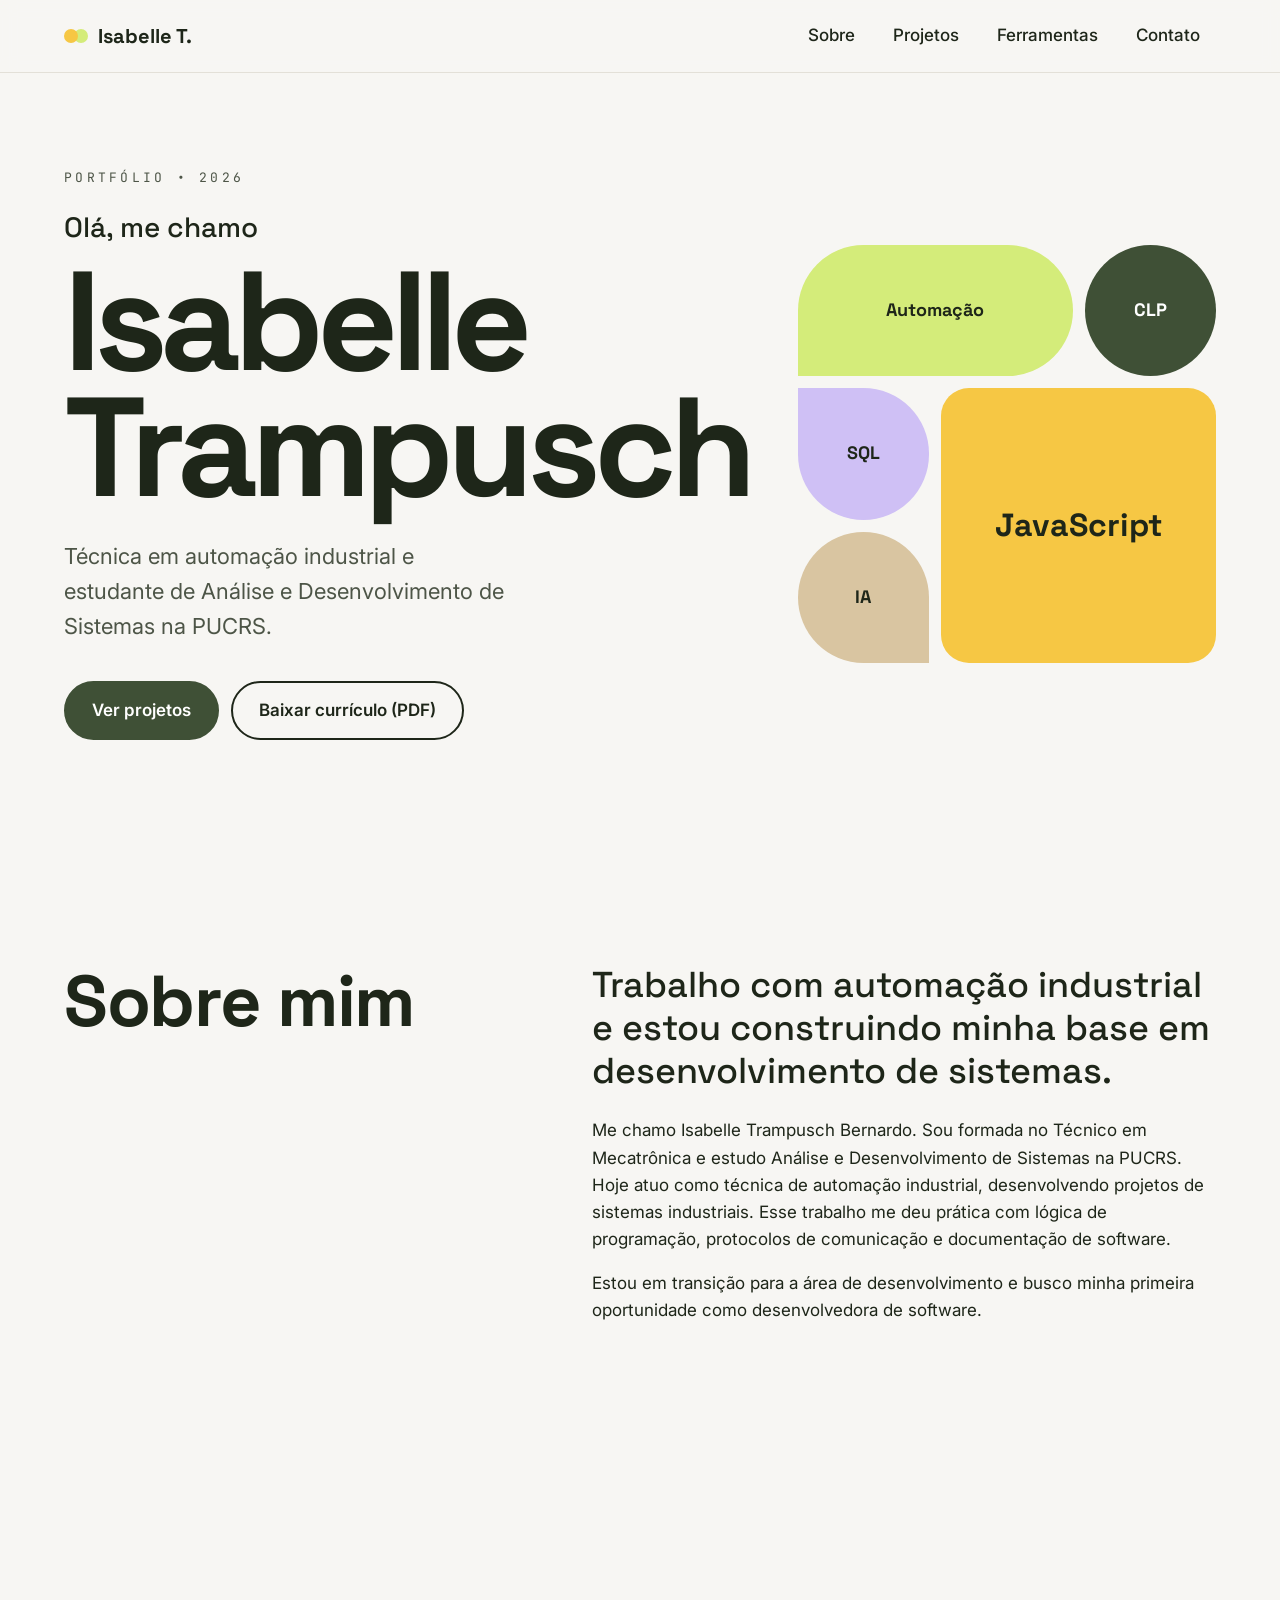
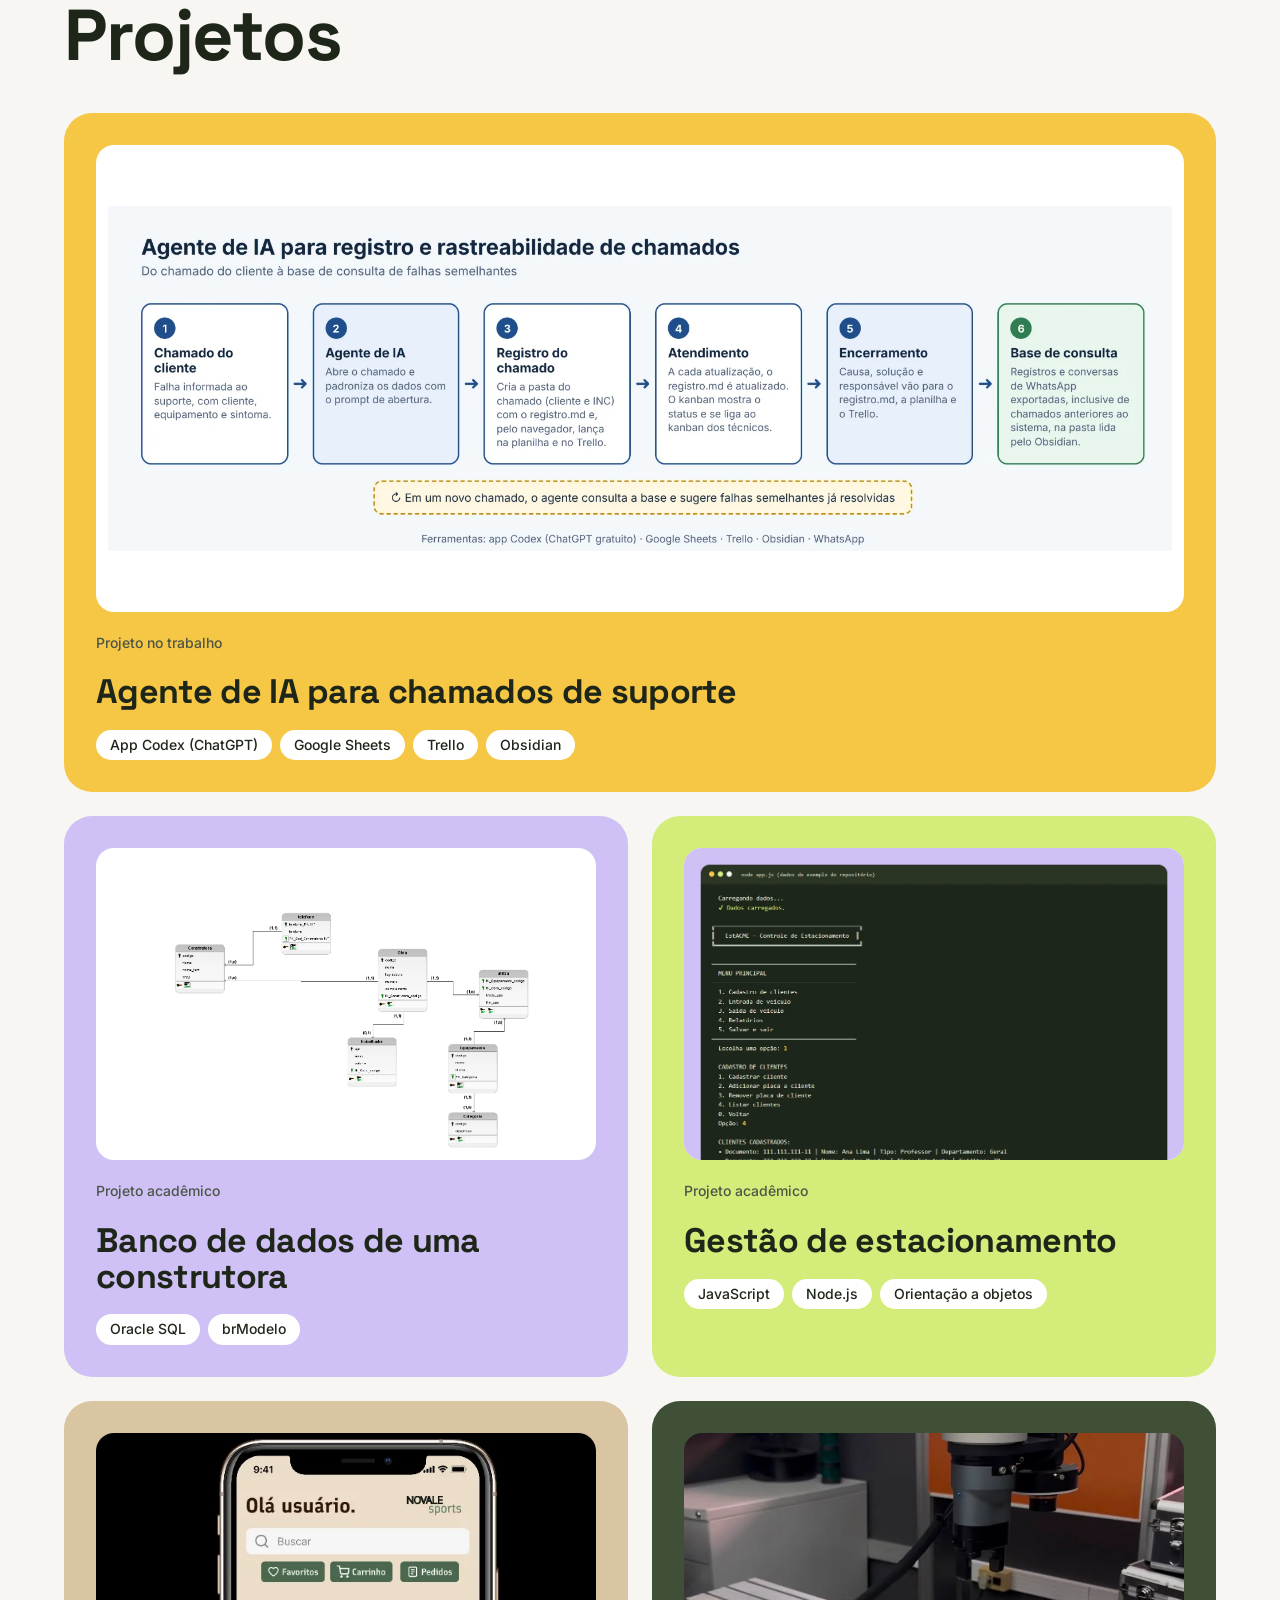
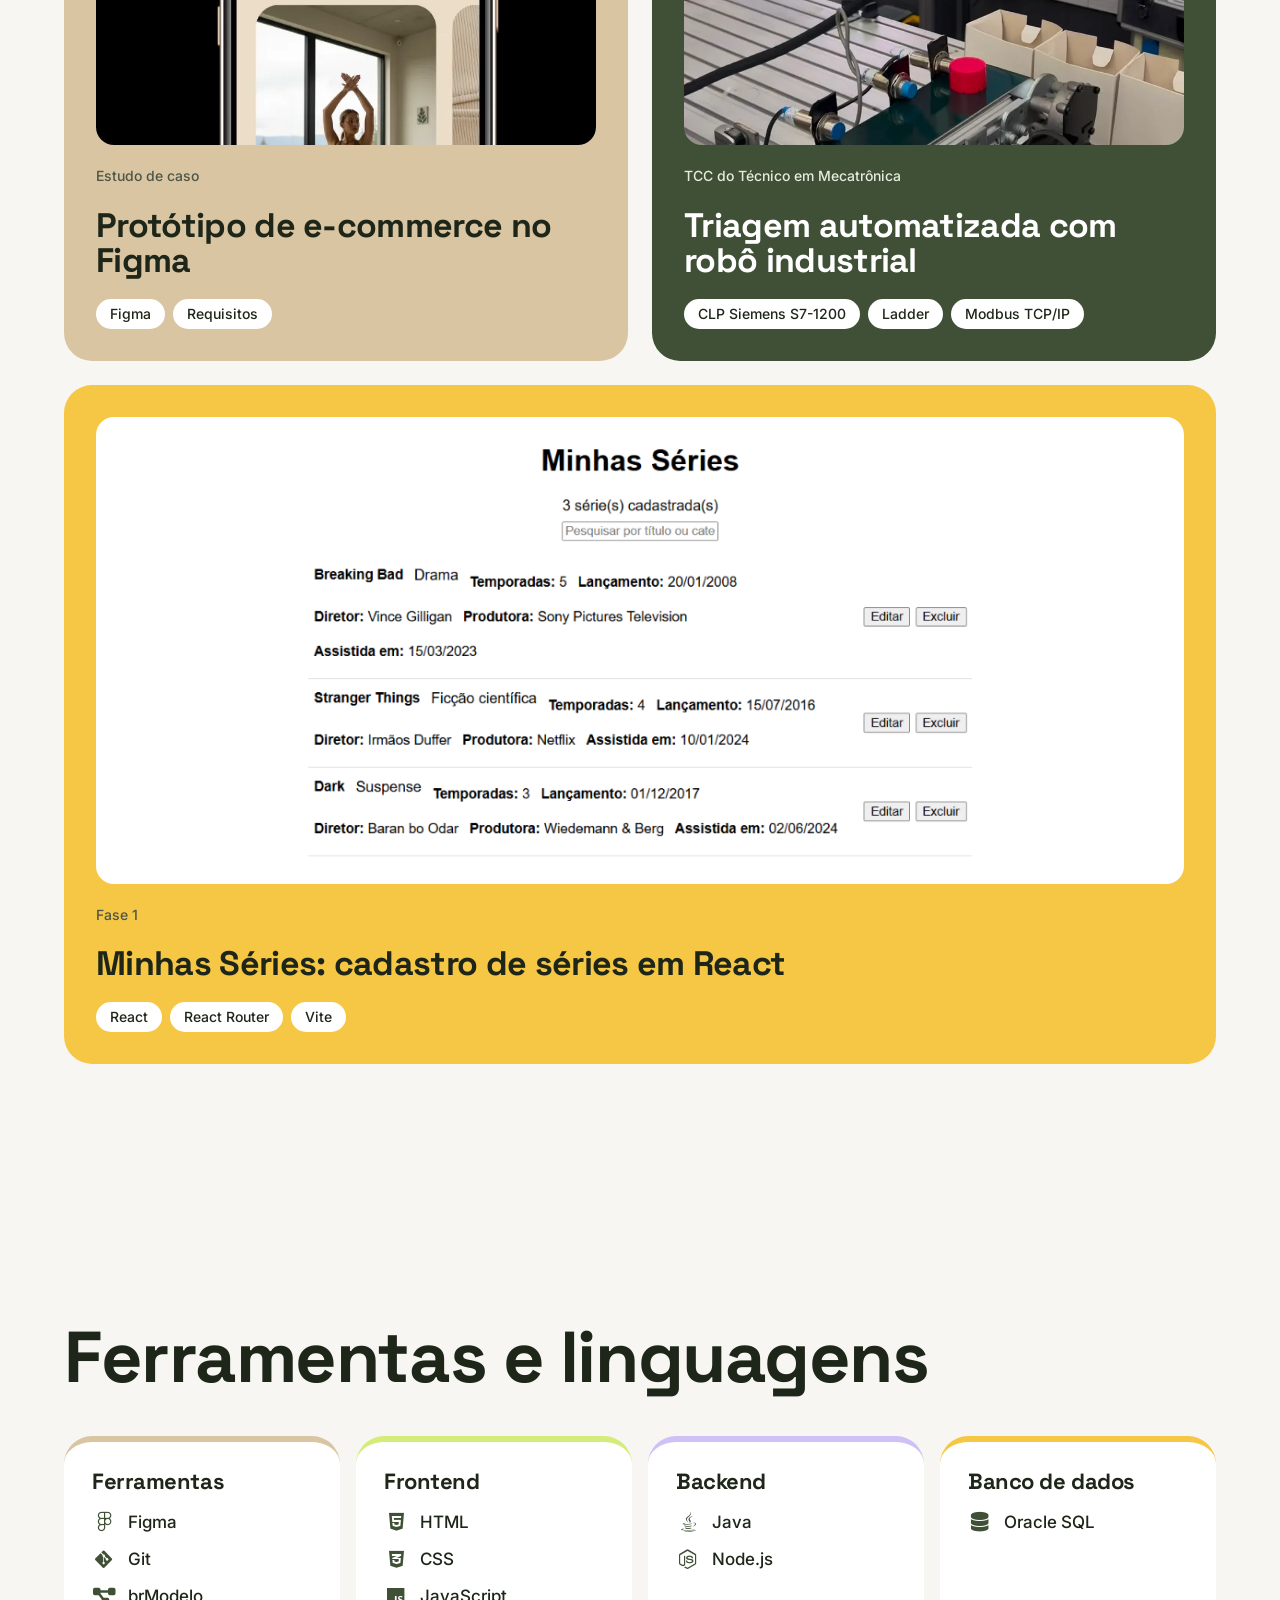
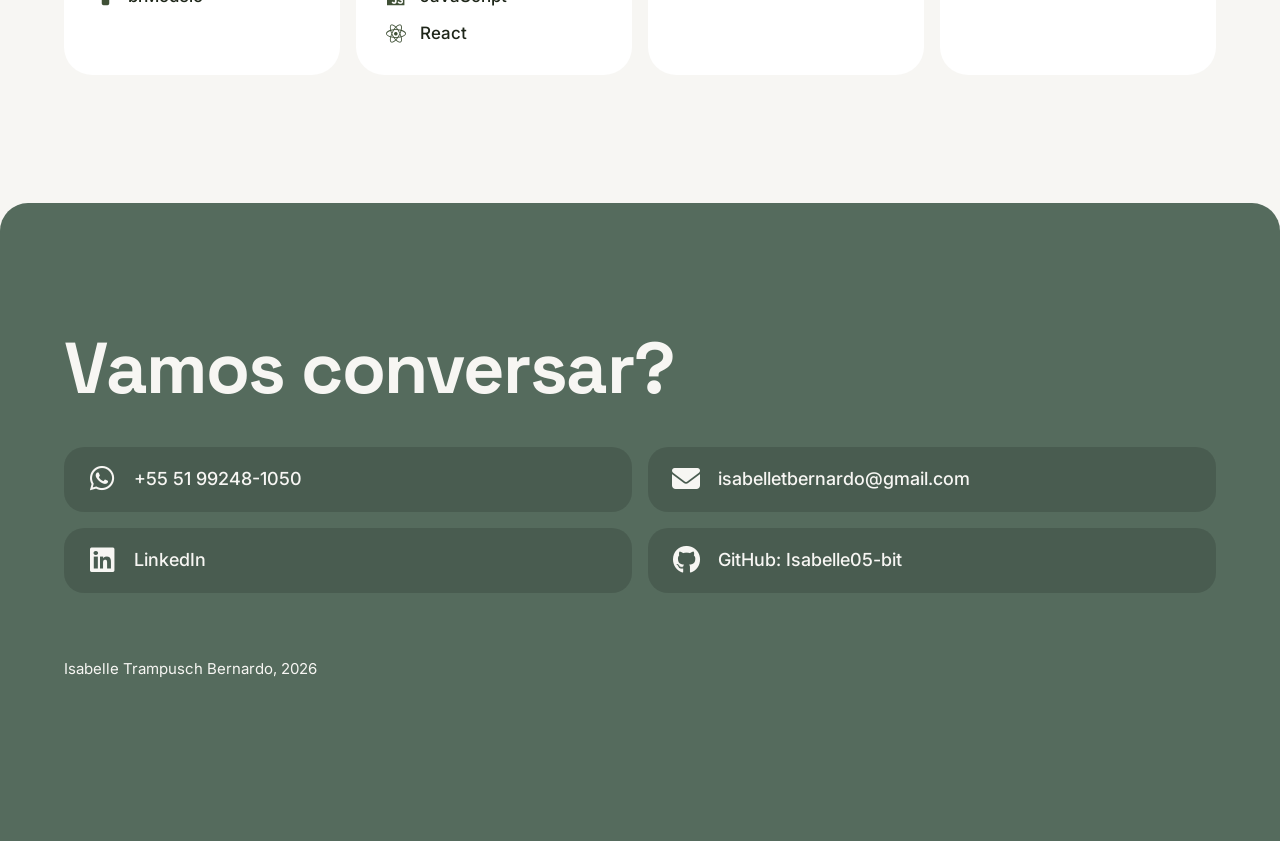
==== commit 8fda47c5: "Adiciona o projeto Minhas Séries (React, fase 1)" ====
--- a/html/index.html
+++ b/html/index.html
@@ -182,6 +182,19 @@
             </ul>
           </li>
 
+          <li class="cartao cartao-largo cor-sol revelar">
+            <div class="cartao-imagem inteira">
+              <img src="assets/imagens/series-lista.png" alt="Lista de séries cadastradas, com campo de busca e botões de editar e excluir" width="790" height="480" loading="lazy">
+            </div>
+            <p class="cartao-tipo">Fase 1</p>
+            <h3><a class="cartao-link" href="projeto-minhas-series.html">Minhas Séries: cadastro de séries em React</a></h3>
+            <ul class="tags" aria-label="Tecnologias">
+              <li>React</li>
+              <li>React Router</li>
+              <li>Vite</li>
+            </ul>
+          </li>
+
         </ul>
       </div>
     </section>
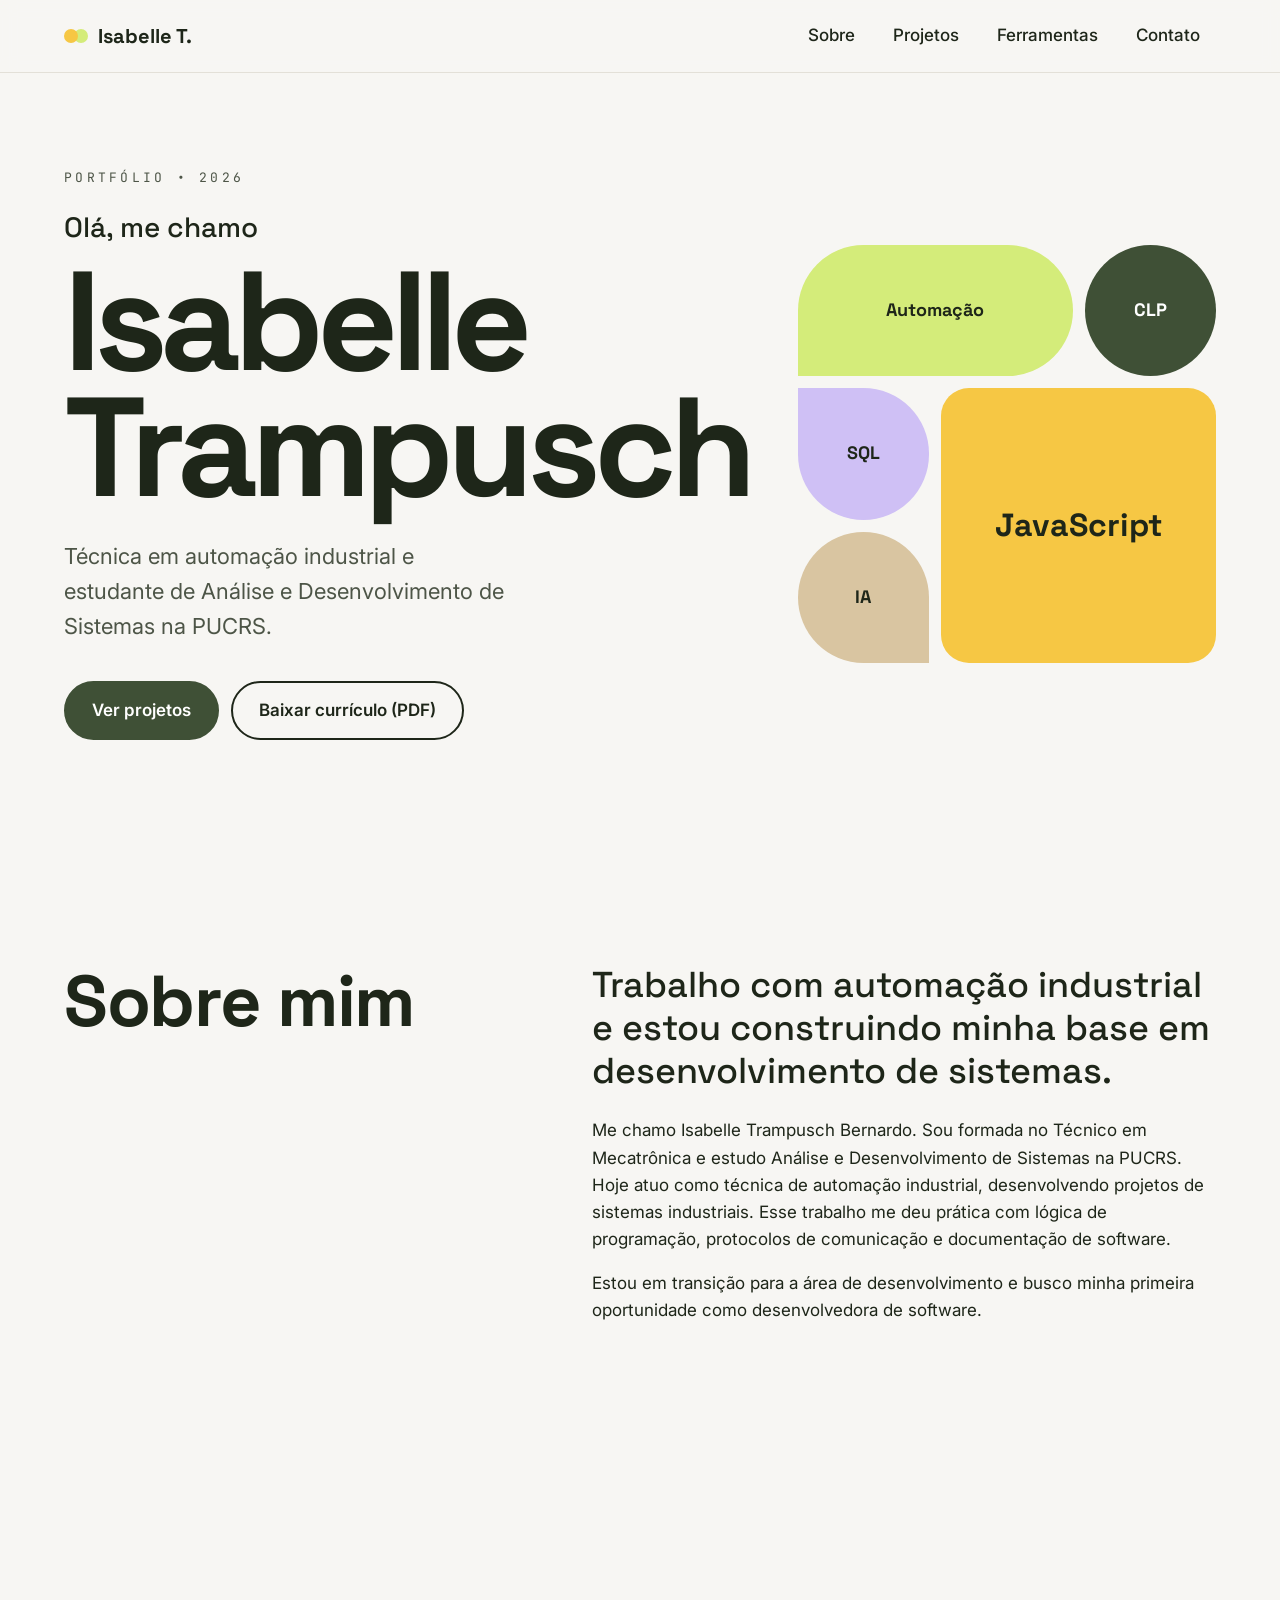
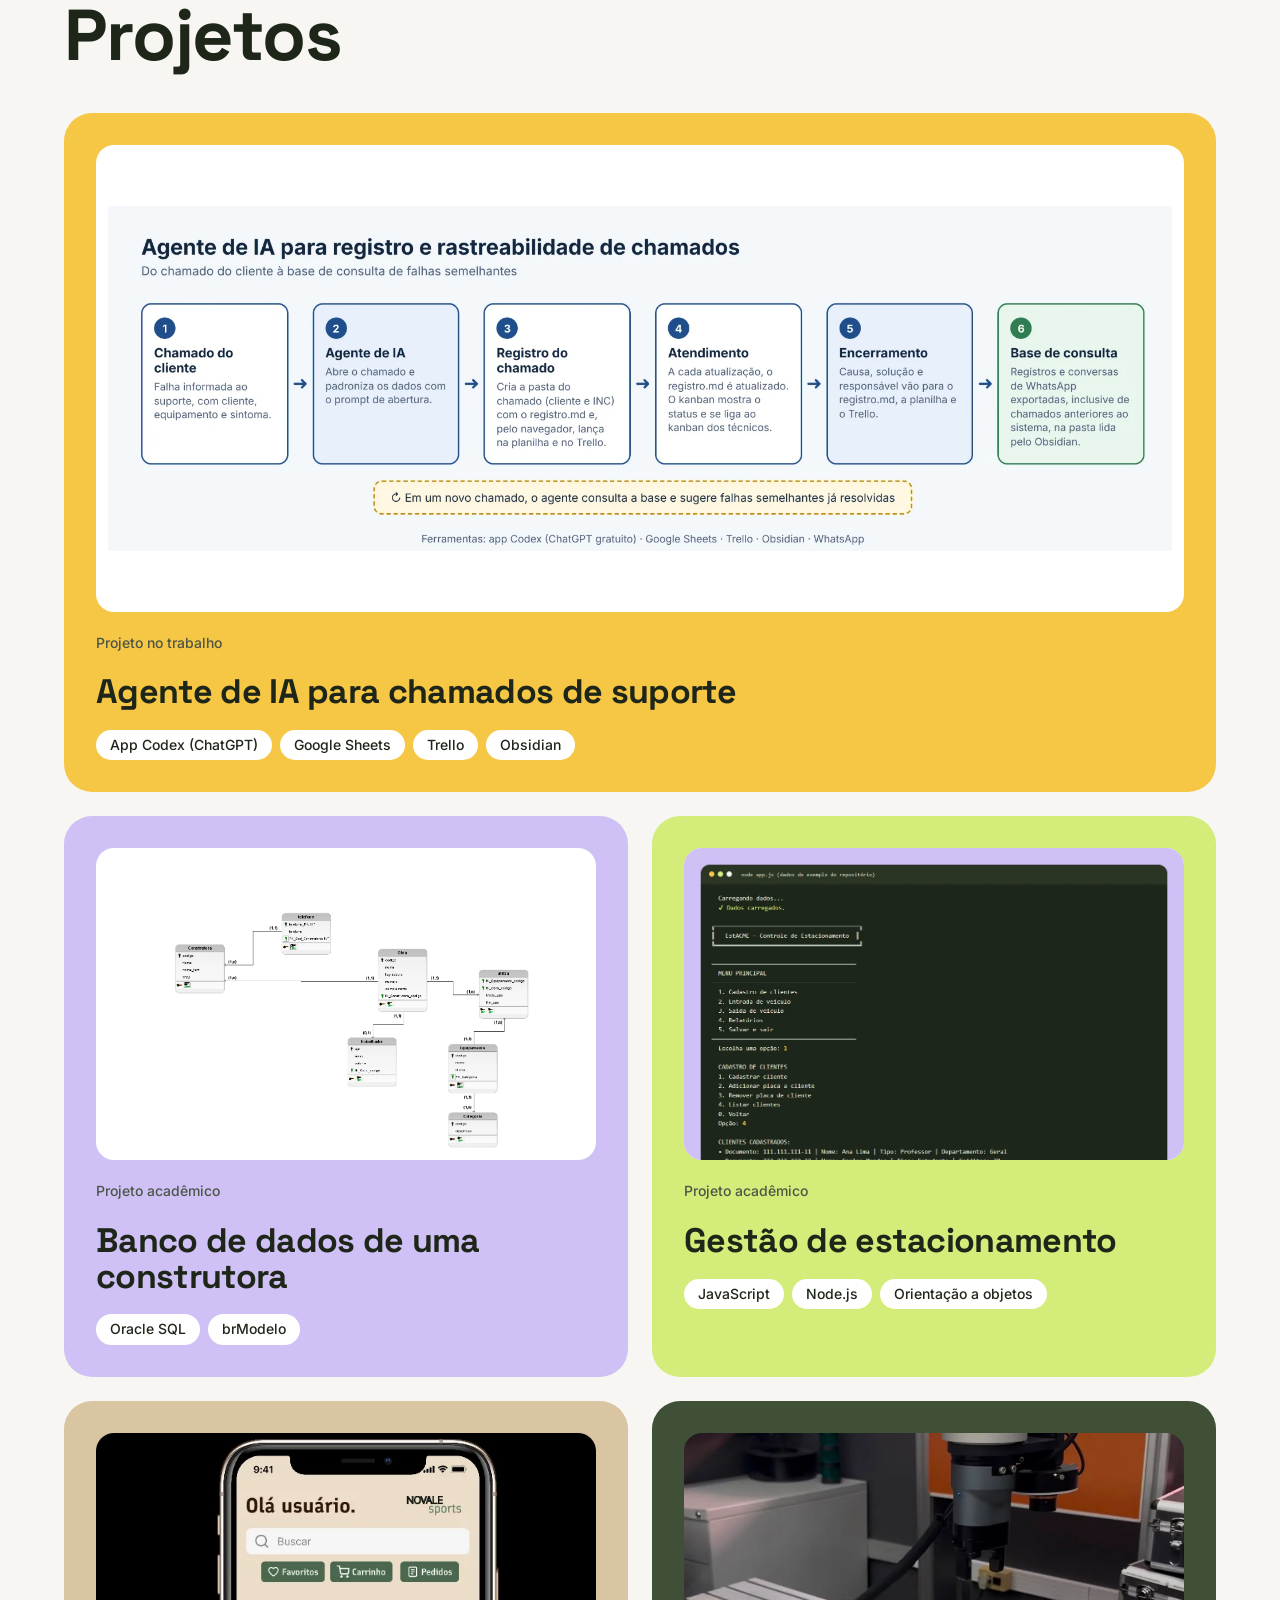
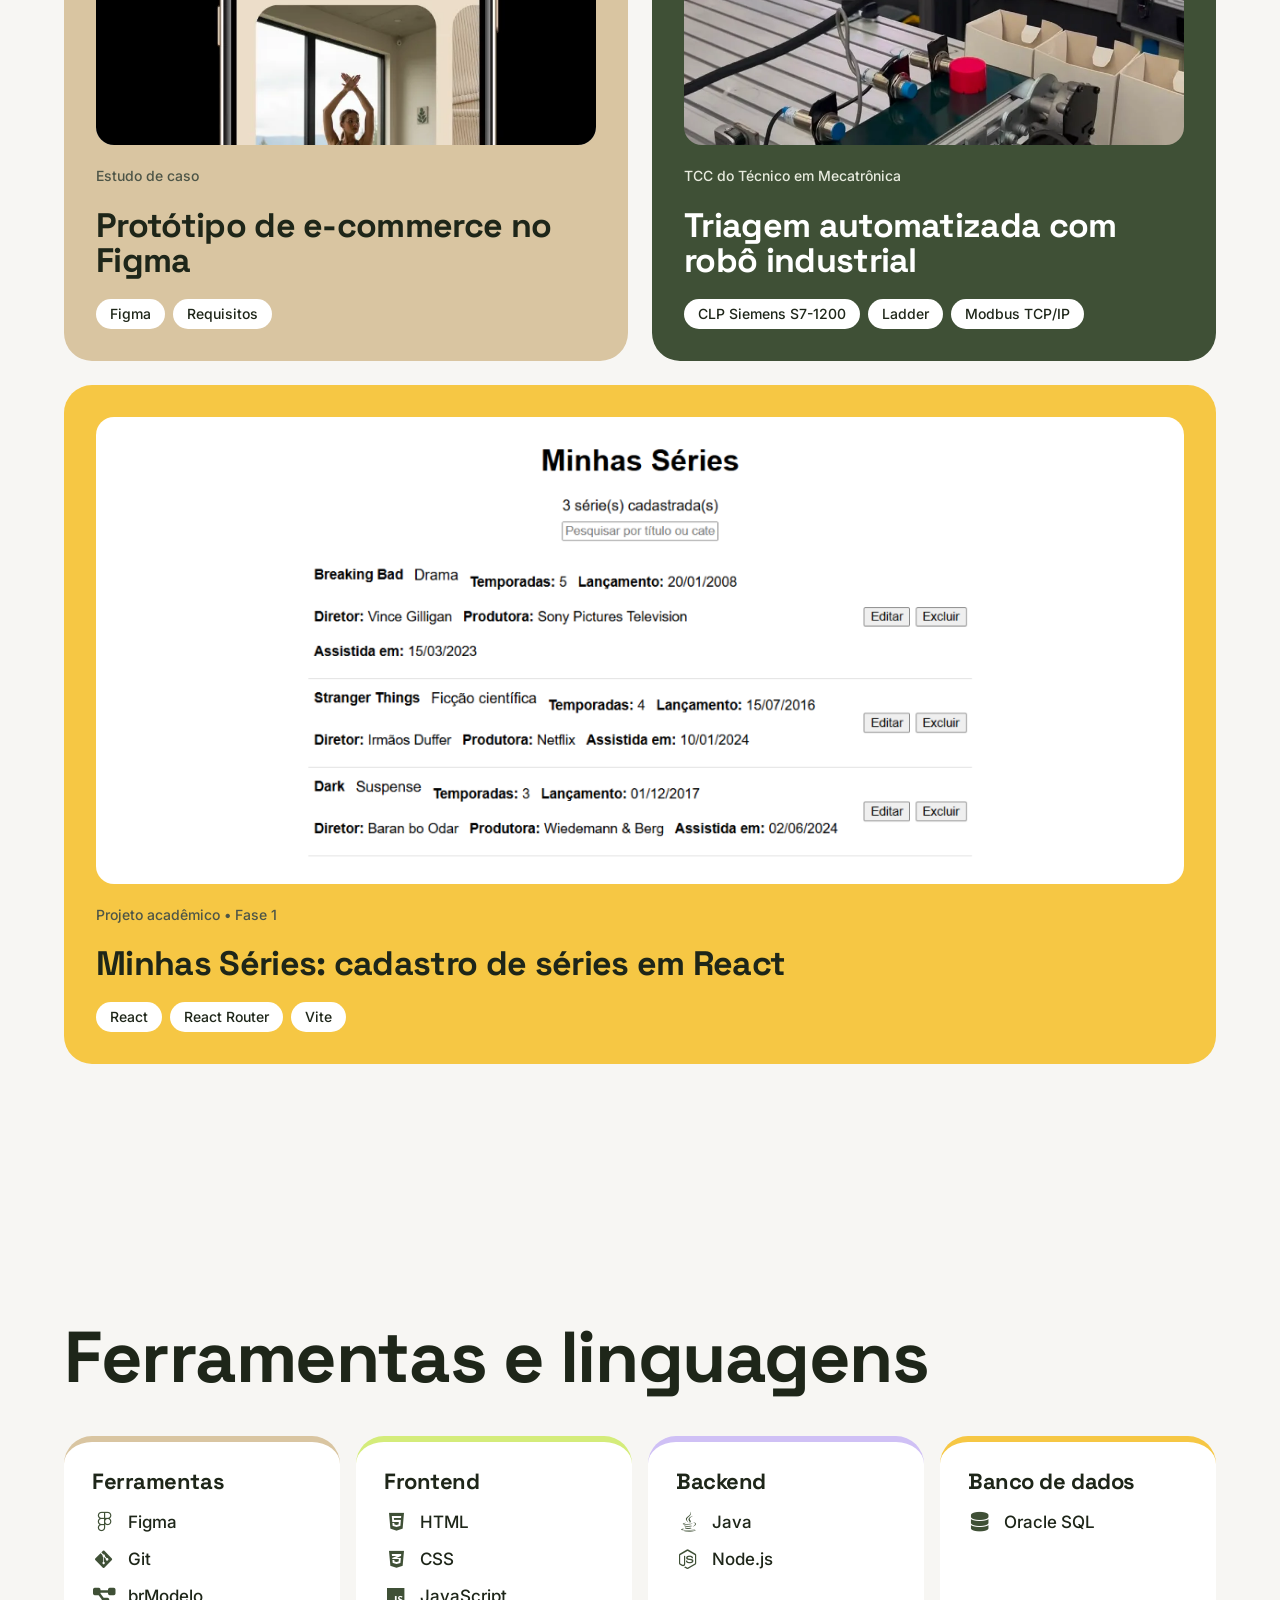
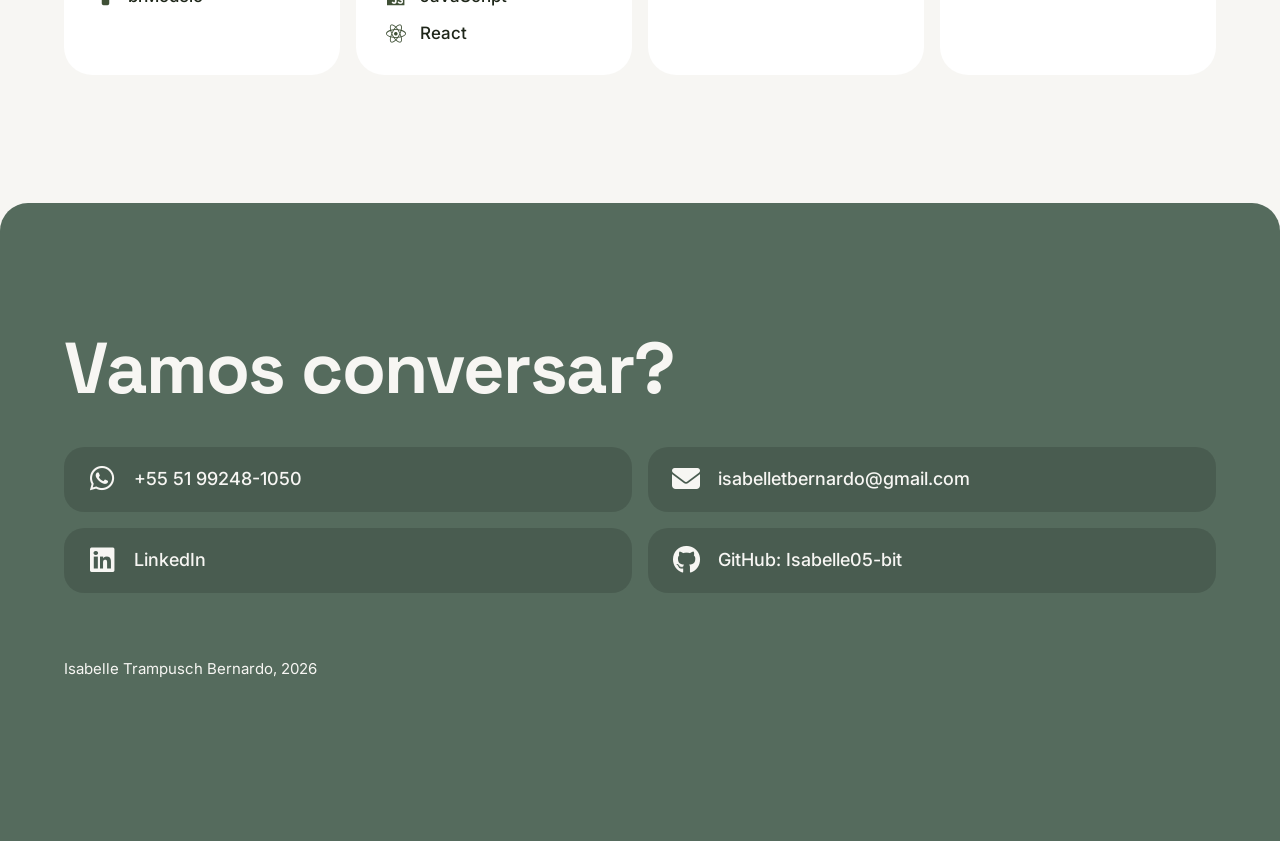
==== commit 44df5fe7: "Informa a disciplina do projeto Minhas Séries" ====
--- a/html/index.html
+++ b/html/index.html
@@ -186,7 +186,7 @@
             <div class="cartao-imagem inteira">
               <img src="assets/imagens/series-lista.png" alt="Lista de séries cadastradas, com campo de busca e botões de editar e excluir" width="790" height="480" loading="lazy">
             </div>
-            <p class="cartao-tipo">Fase 1</p>
+            <p class="cartao-tipo">Projeto acadêmico • Fase 1</p>
             <h3><a class="cartao-link" href="projeto-minhas-series.html">Minhas Séries: cadastro de séries em React</a></h3>
             <ul class="tags" aria-label="Tecnologias">
               <li>React</li>
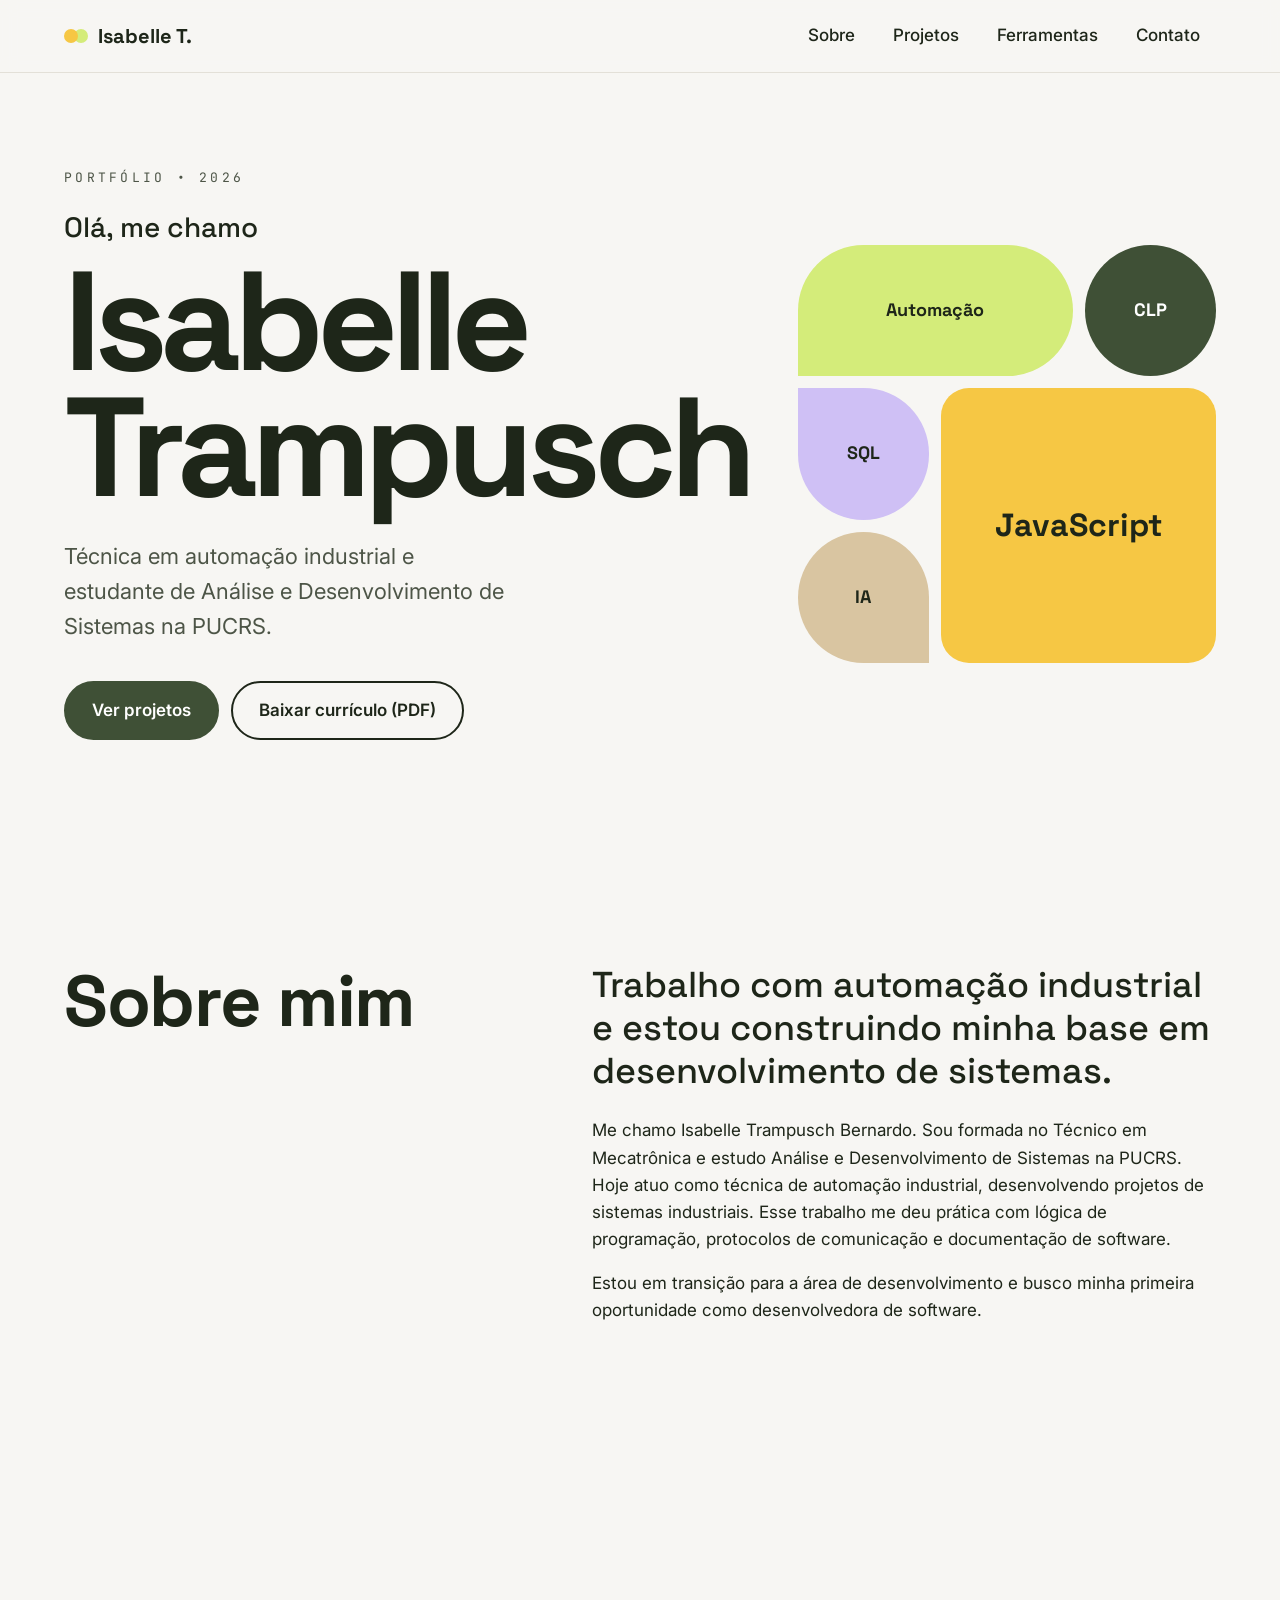
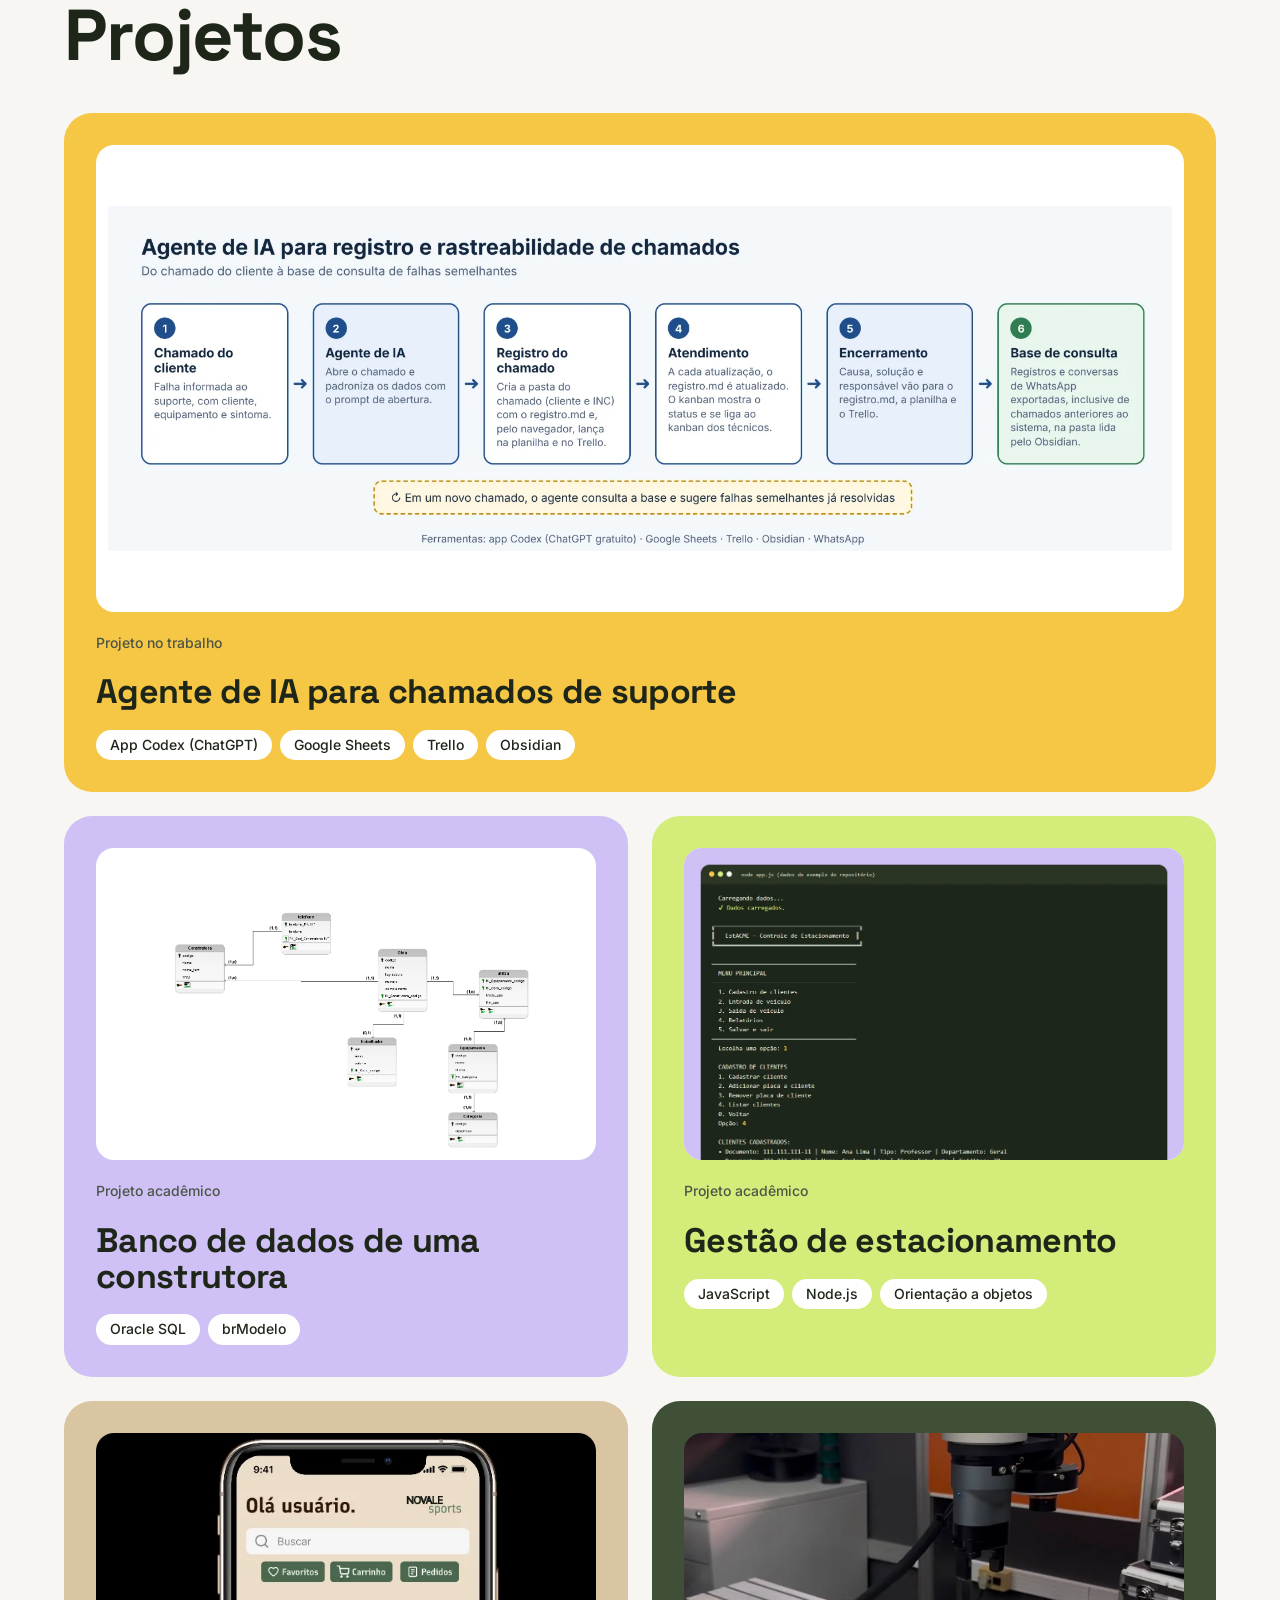
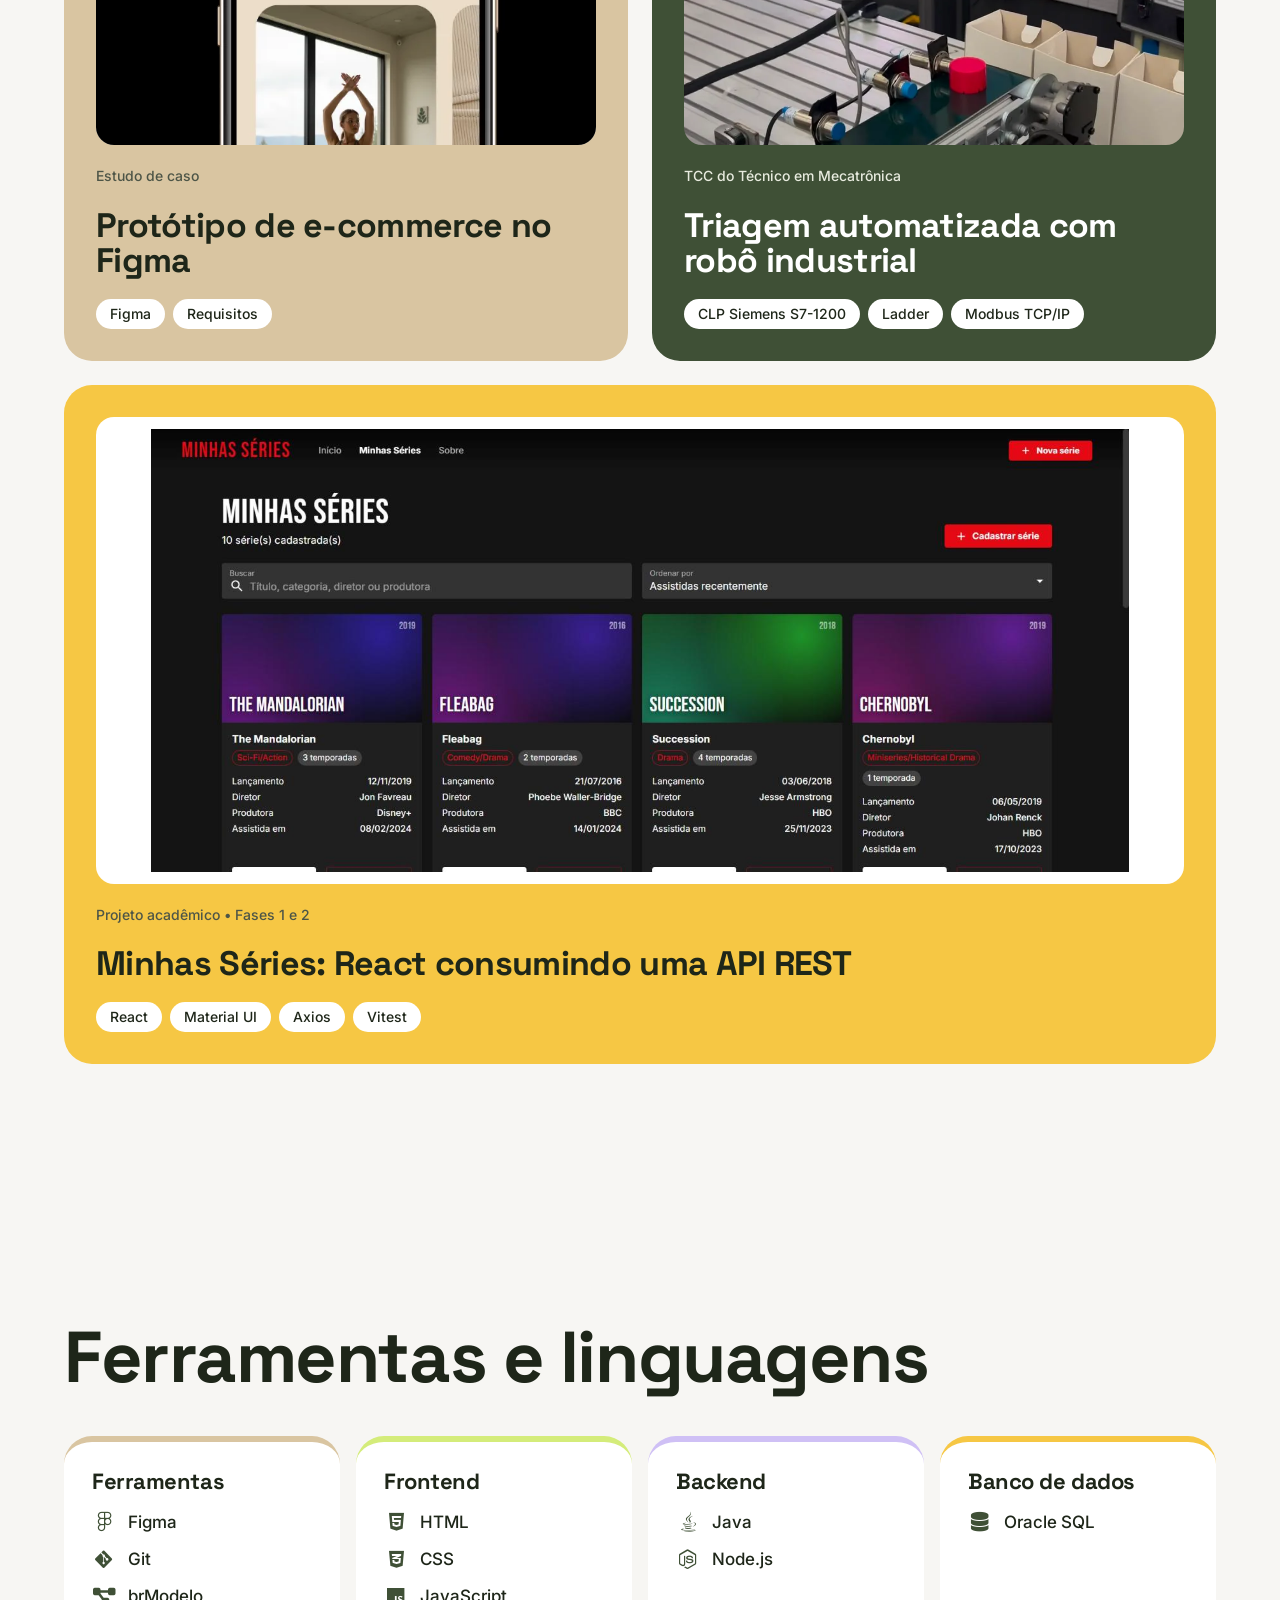
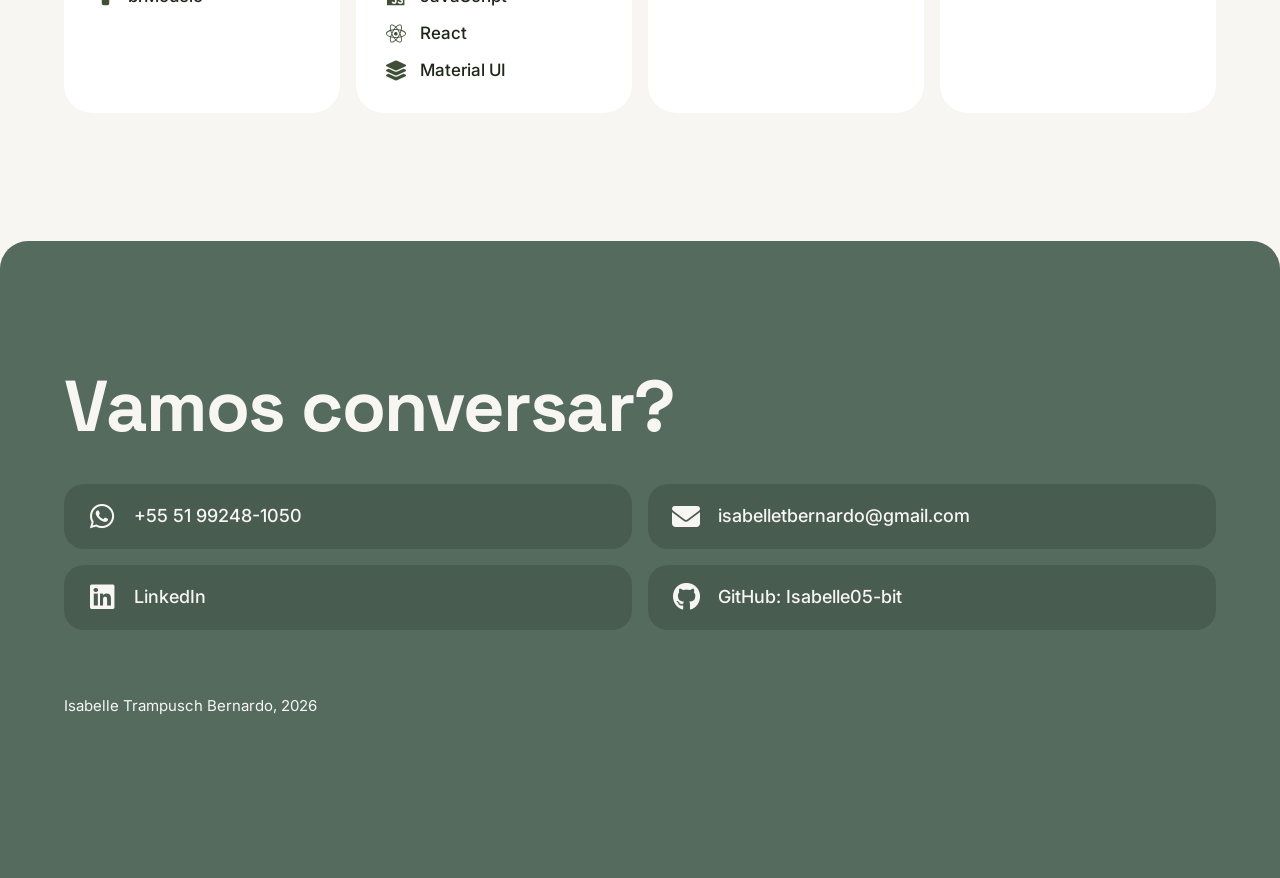
==== commit d5c546f8: "Atualiza o projeto Minhas Séries com a fase 2 (API REST, Material UI e testes)" ====
--- a/html/index.html
+++ b/html/index.html
@@ -184,14 +184,15 @@
 
           <li class="cartao cartao-largo cor-sol revelar">
             <div class="cartao-imagem inteira">
-              <img src="assets/imagens/series-lista.png" alt="Lista de séries cadastradas, com campo de busca e botões de editar e excluir" width="790" height="480" loading="lazy">
-            </div>
-            <p class="cartao-tipo">Projeto acadêmico • Fase 1</p>
-            <h3><a class="cartao-link" href="projeto-minhas-series.html">Minhas Séries: cadastro de séries em React</a></h3>
+              <img src="assets/imagens/series-fase2-lista.jpg" alt="Lista de séries em tema escuro, com busca, ordenação e cartões com pôsteres coloridos e botões de editar e excluir" width="1536" height="695" loading="lazy">
+            </div>
+            <p class="cartao-tipo">Projeto acadêmico • Fases 1 e 2</p>
+            <h3><a class="cartao-link" href="projeto-minhas-series.html">Minhas Séries: React consumindo uma API REST</a></h3>
             <ul class="tags" aria-label="Tecnologias">
               <li>React</li>
-              <li>React Router</li>
-              <li>Vite</li>
+              <li>Material UI</li>
+              <li>Axios</li>
+              <li>Vitest</li>
             </ul>
           </li>
 
@@ -221,6 +222,7 @@
               <li><i class="fa-brands fa-css3-alt" aria-hidden="true"></i>CSS</li>
               <li><i class="fa-brands fa-js" aria-hidden="true"></i>JavaScript</li>
               <li><i class="fa-brands fa-react" aria-hidden="true"></i>React</li>
+              <li><i class="fa-solid fa-layer-group" aria-hidden="true"></i>Material UI</li>
             </ul>
           </div>
           <div class="stack-grupo">
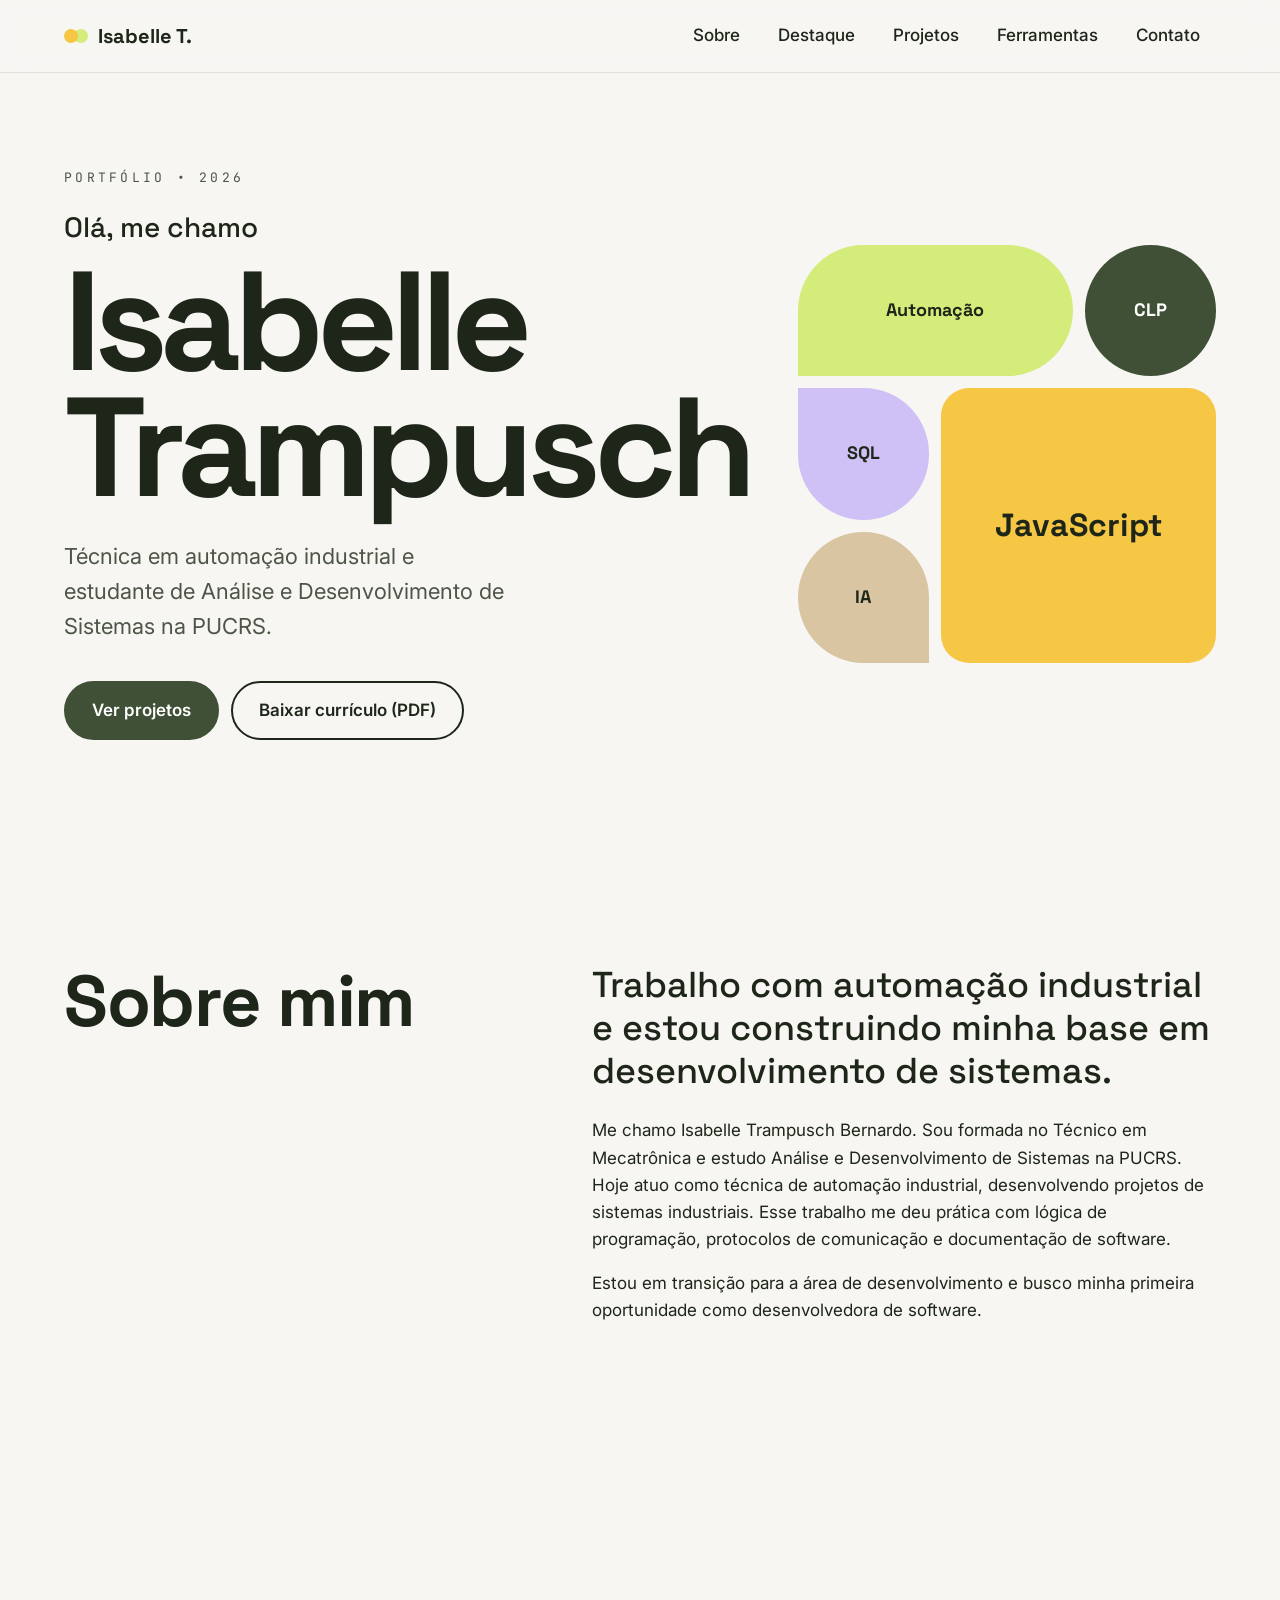
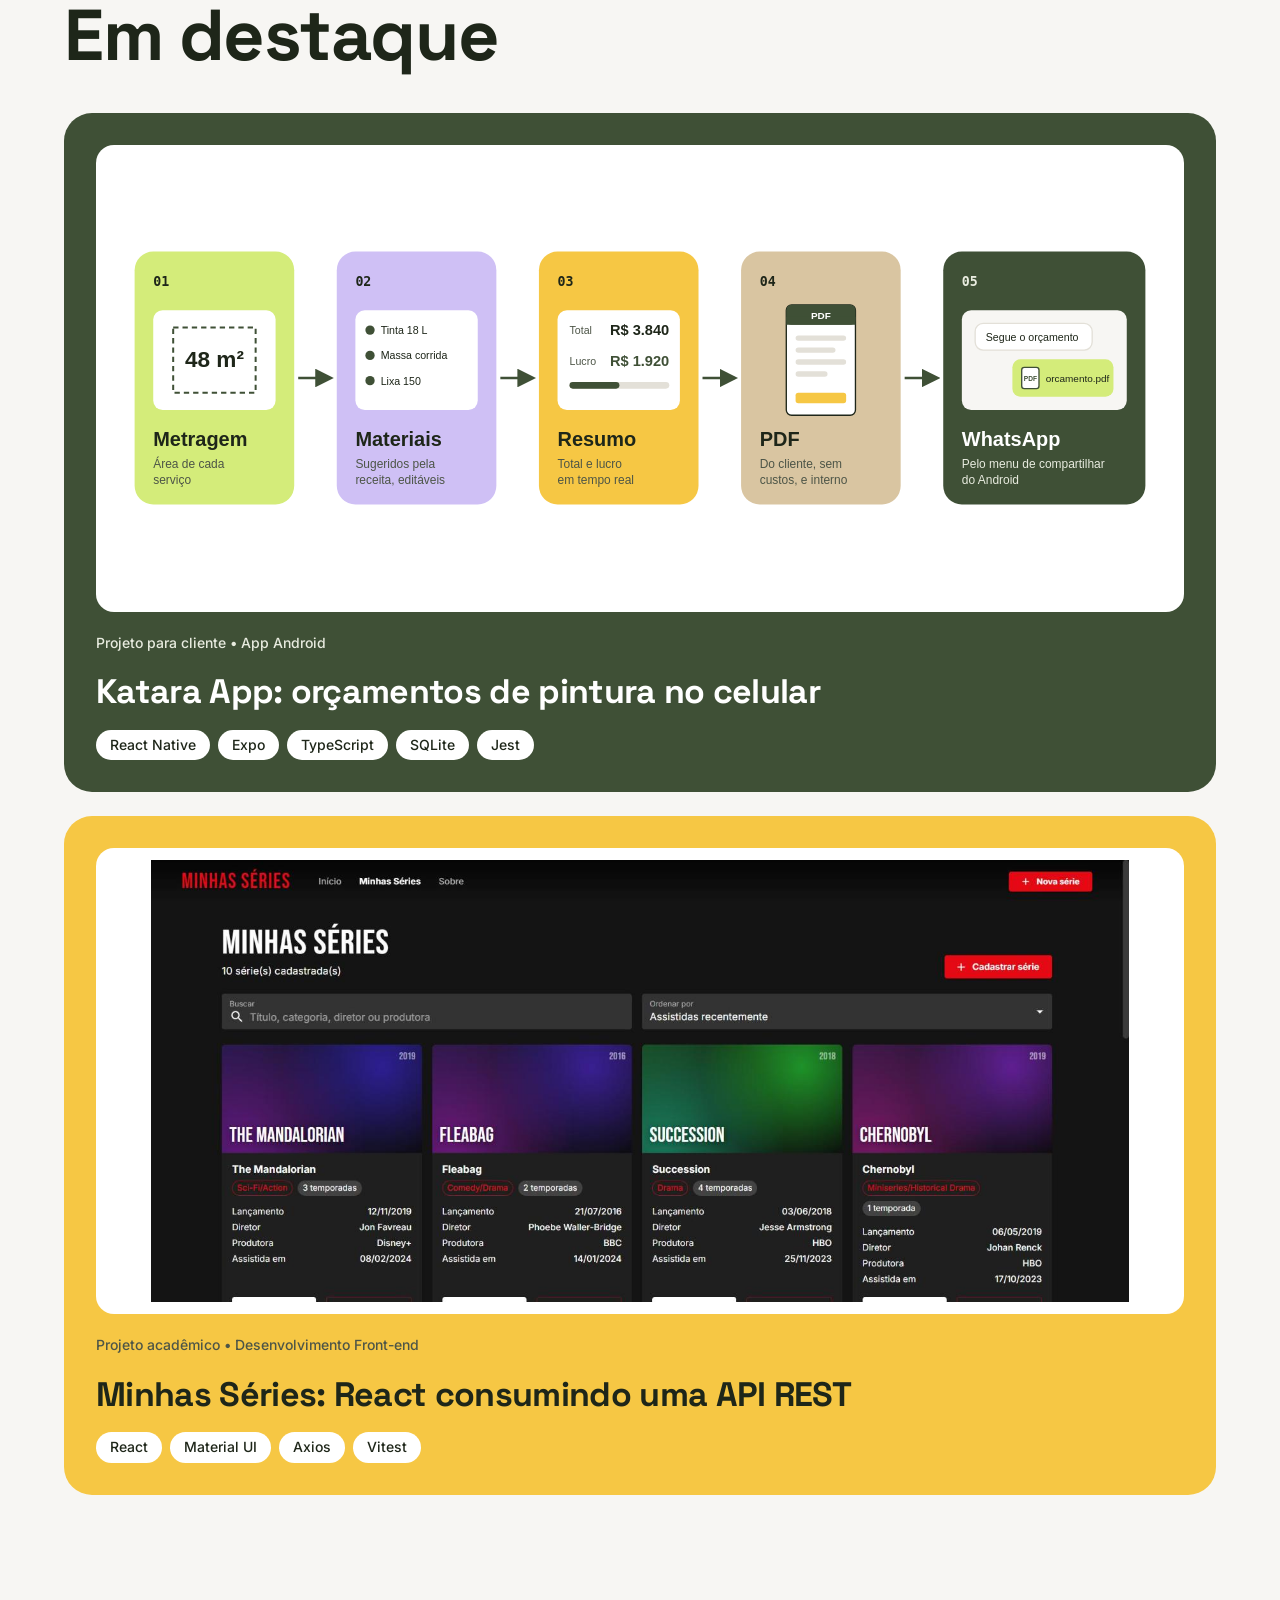
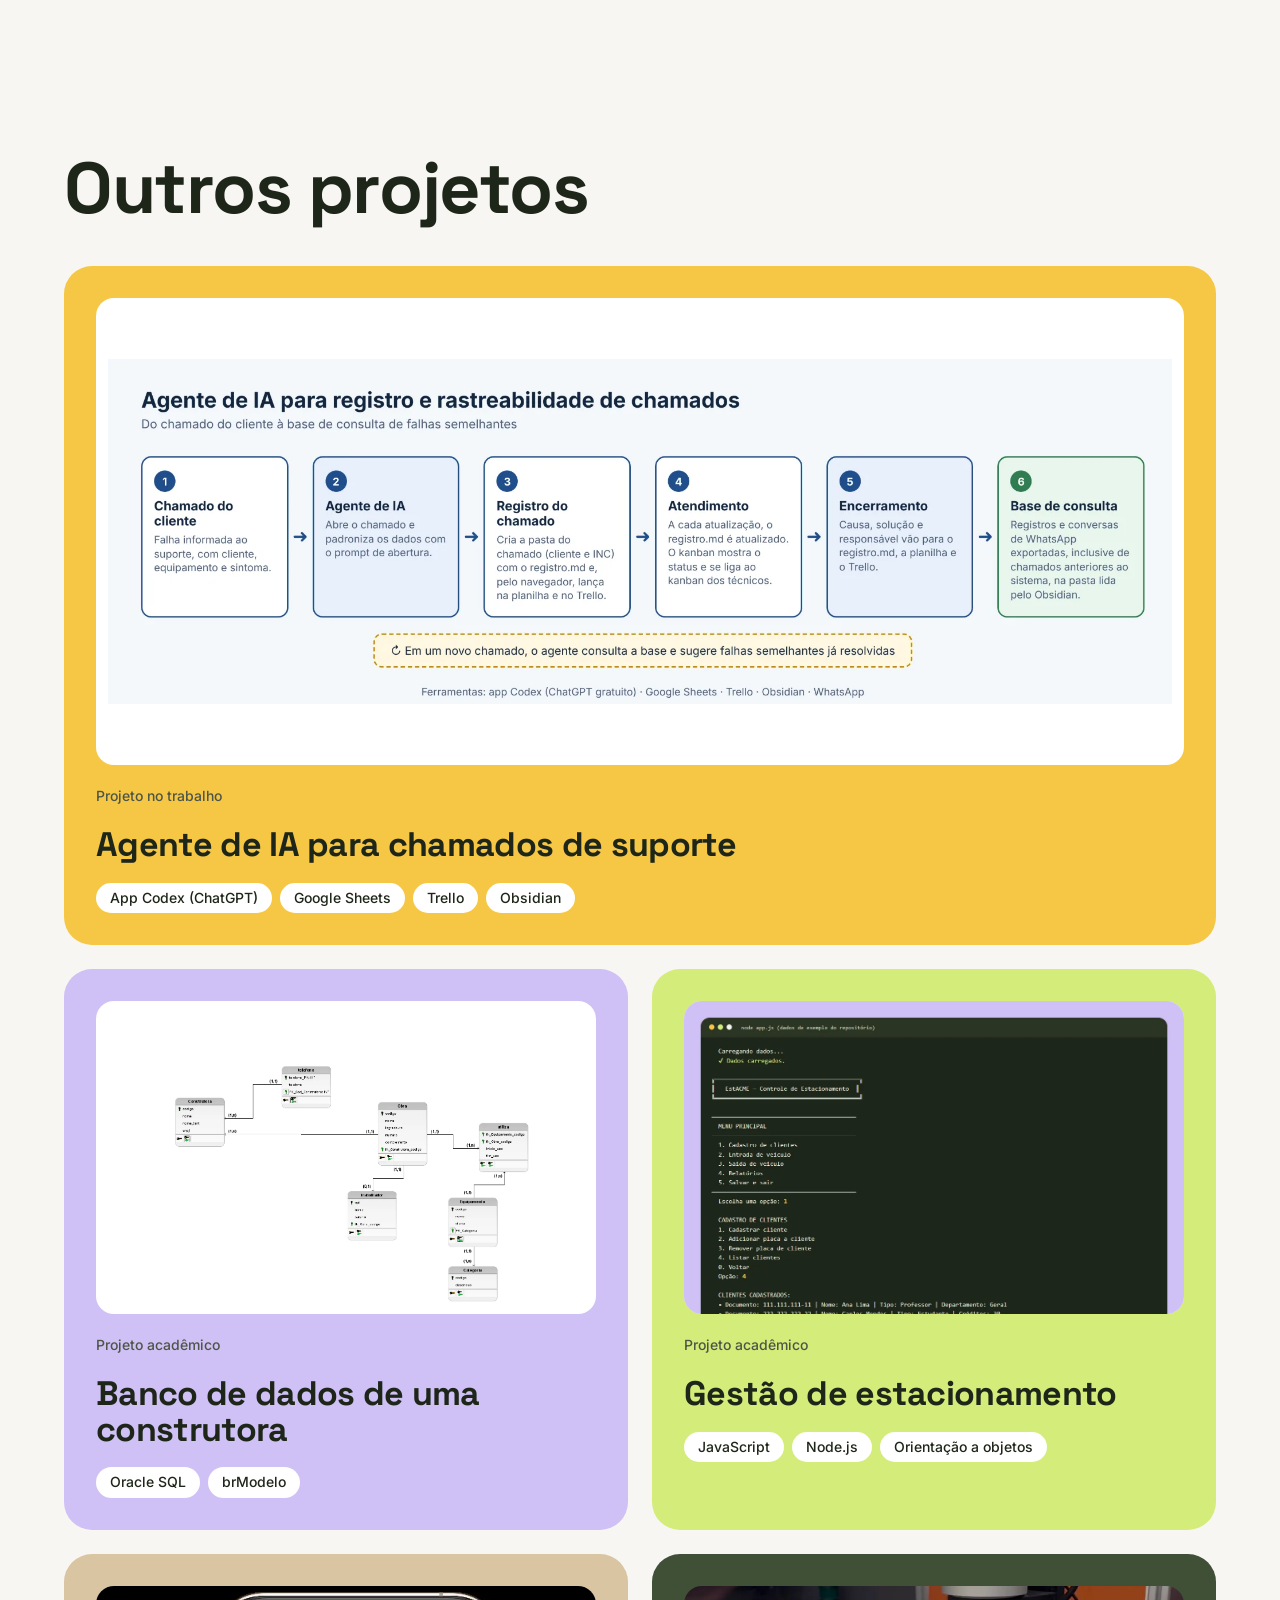
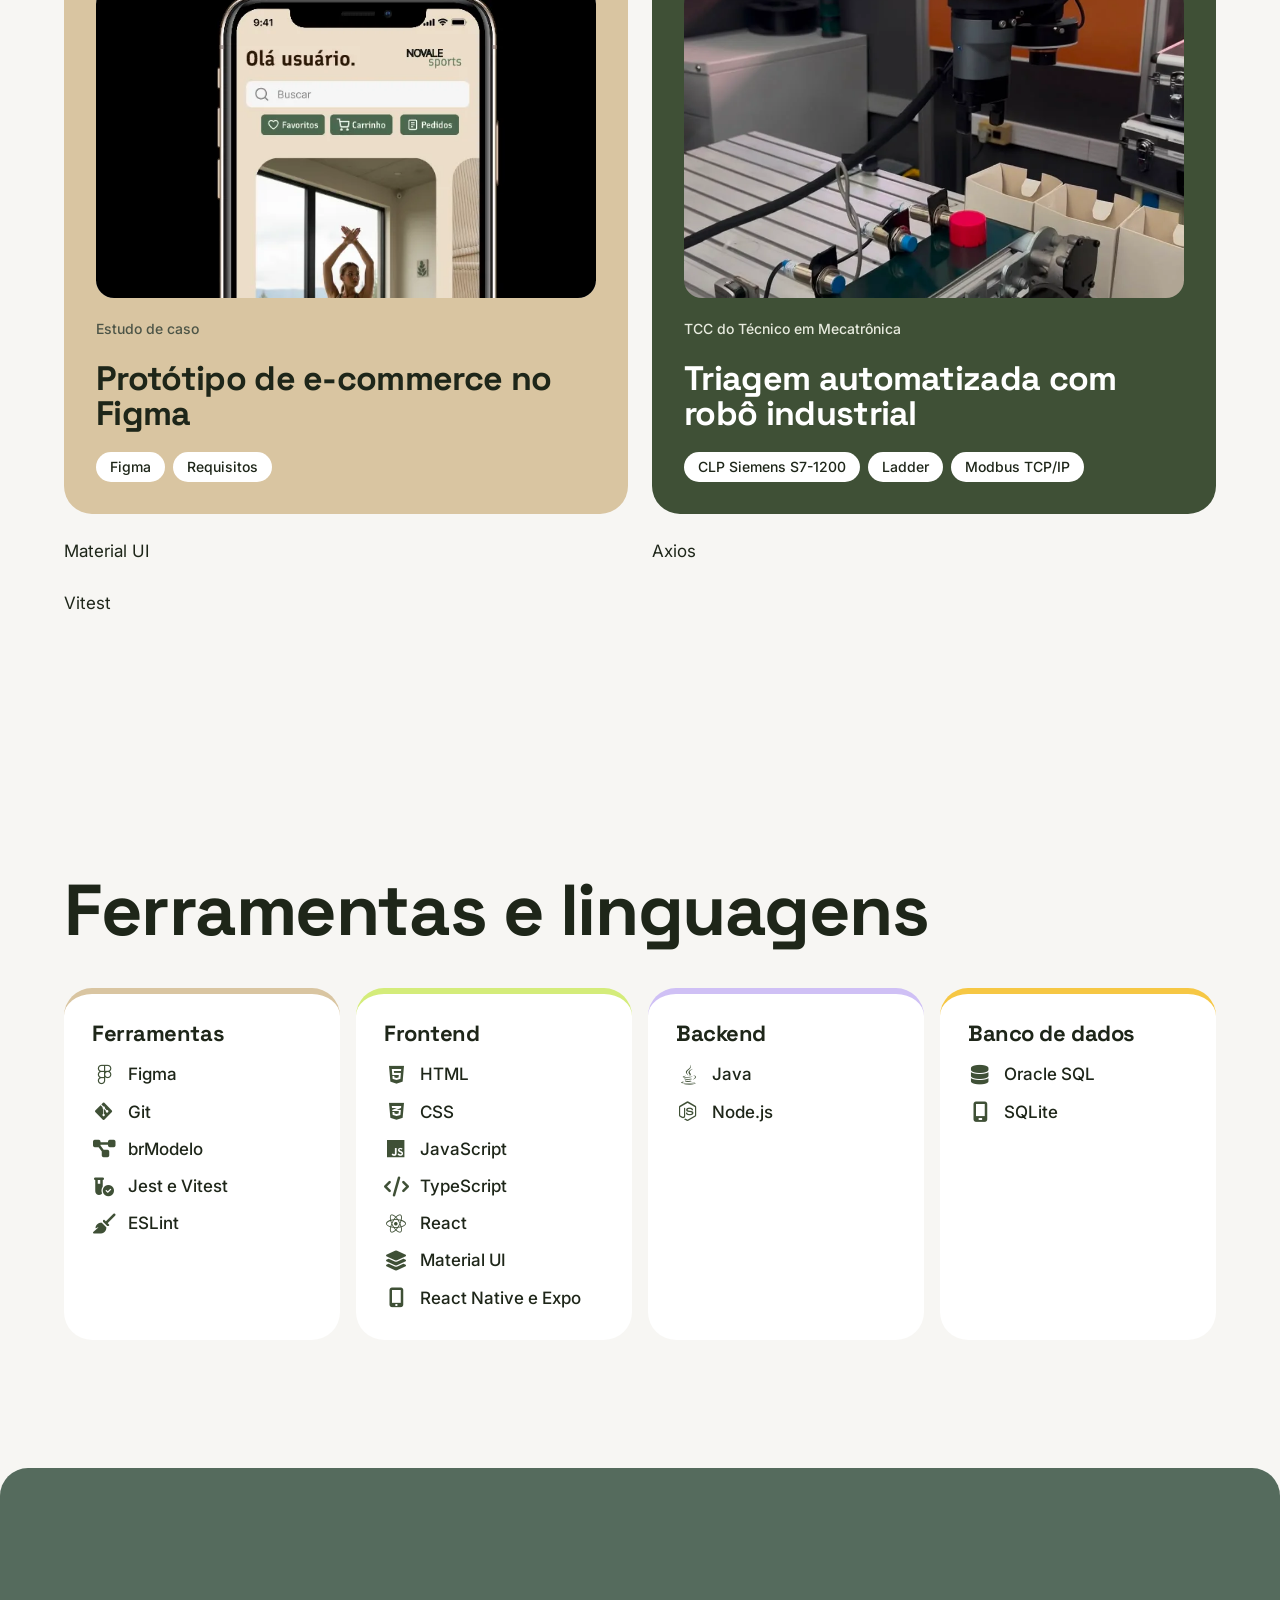
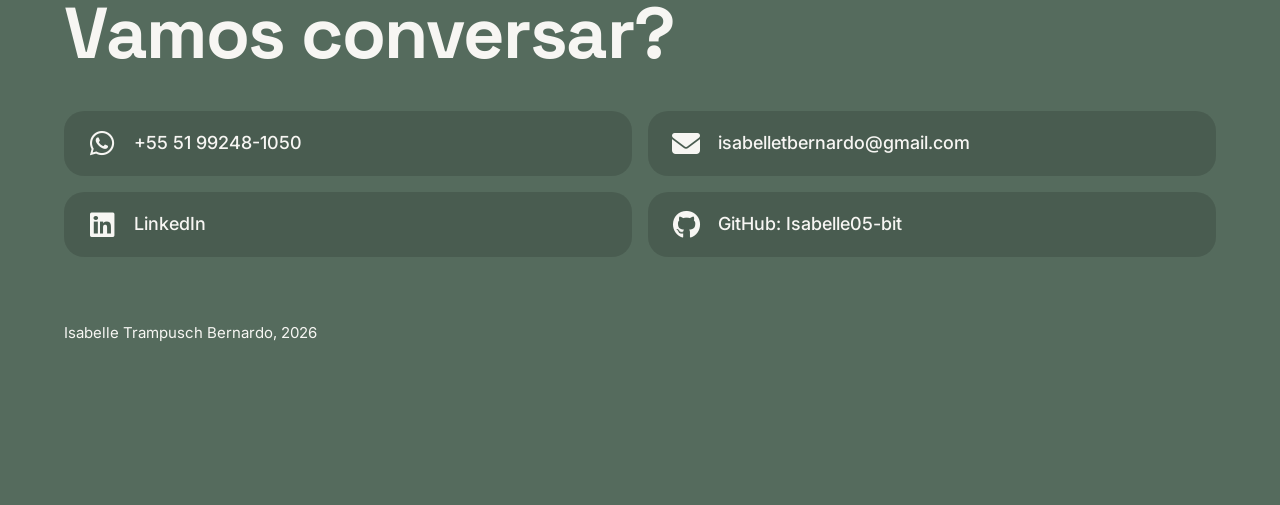
==== commit b9a15e41: "Adiciona o Katara App e a seção Em destaque Nova página do Katara App com capa, ficha, telas e image" ====
--- a/html/index.html
+++ b/html/index.html
@@ -37,6 +37,7 @@
       <button class="menu-botao" type="button" aria-expanded="false" aria-controls="menu-links">Menu</button>
       <ul class="menu-links" id="menu-links">
         <li><a href="#sobre">Sobre</a></li>
+        <li><a href="#destaque">Destaque</a></li>
         <li><a href="#projetos">Projetos</a></li>
         <li><a href="#ferramentas">Ferramentas</a></li>
         <li><a href="#contato">Contato</a></li>
@@ -83,10 +84,50 @@
       </div>
     </section>
 
+    <!-- EM DESTAQUE: os dois projetos principais. Para trocar, mova um cartão
+         daqui para a lista de Projetos (e vice-versa). -->
+    <section class="secao" id="destaque">
+      <div class="container">
+        <h2 class="secao-titulo">Em destaque</h2>
+        <ul class="projetos-lista">
+
+          <li class="cartao cartao-largo cor-musgo revelar">
+            <div class="cartao-imagem inteira">
+              <img src="assets/imagens/katara-fluxo.svg" alt="Fluxo do orçamento em cinco etapas: metragem, materiais sugeridos, resumo com total e lucro, PDF e envio pelo WhatsApp" width="1600" height="460">
+            </div>
+            <p class="cartao-tipo">Projeto para cliente • App Android</p>
+            <h3><a class="cartao-link" href="projeto-katara-app.html">Katara App: orçamentos de pintura no celular</a></h3>
+            <ul class="tags" aria-label="Tecnologias">
+              <li>React Native</li>
+              <li>Expo</li>
+              <li>TypeScript</li>
+              <li>SQLite</li>
+              <li>Jest</li>
+            </ul>
+          </li>
+
+          <li class="cartao cartao-largo cor-sol revelar">
+            <div class="cartao-imagem inteira">
+              <img src="assets/imagens/series-fase2-lista.jpg" alt="Lista de séries em tema escuro, com busca, ordenação e cartões com pôsteres coloridos e botões de editar e excluir" width="1536" height="695" loading="lazy">
+            </div>
+            <p class="cartao-tipo">Projeto acadêmico • Desenvolvimento Front-end</p>
+            <h3><a class="cartao-link" href="projeto-minhas-series.html">Minhas Séries: React consumindo uma API REST</a></h3>
+            <ul class="tags" aria-label="Tecnologias">
+              <li>React</li>
+              <li>Material UI</li>
+              <li>Axios</li>
+              <li>Vitest</li>
+            </ul>
+          </li>
+
+        </ul>
+      </div>
+    </section>
+
     <!-- PROJETOS -->
     <section class="secao" id="projetos">
       <div class="container">
-        <h2 class="secao-titulo">Projetos</h2>
+        <h2 class="secao-titulo">Outros projetos</h2>
 
         <!--
           ============ COMO ADICIONAR UM PROJETO NOVO ============
@@ -182,14 +223,6 @@
             </ul>
           </li>
 
-          <li class="cartao cartao-largo cor-sol revelar">
-            <div class="cartao-imagem inteira">
-              <img src="assets/imagens/series-fase2-lista.jpg" alt="Lista de séries em tema escuro, com busca, ordenação e cartões com pôsteres coloridos e botões de editar e excluir" width="1536" height="695" loading="lazy">
-            </div>
-            <p class="cartao-tipo">Projeto acadêmico • Fases 1 e 2</p>
-            <h3><a class="cartao-link" href="projeto-minhas-series.html">Minhas Séries: React consumindo uma API REST</a></h3>
-            <ul class="tags" aria-label="Tecnologias">
-              <li>React</li>
               <li>Material UI</li>
               <li>Axios</li>
               <li>Vitest</li>
@@ -213,6 +246,8 @@
               <li><i class="fa-brands fa-figma" aria-hidden="true"></i>Figma</li>
               <li><i class="fa-brands fa-git-alt" aria-hidden="true"></i>Git</li>
               <li><i class="fa-solid fa-diagram-project" aria-hidden="true"></i>brModelo</li>
+              <li><i class="fa-solid fa-vial-circle-check" aria-hidden="true"></i>Jest e Vitest</li>
+              <li><i class="fa-solid fa-broom" aria-hidden="true"></i>ESLint</li>
             </ul>
           </div>
           <div class="stack-grupo">
@@ -221,8 +256,10 @@
               <li><i class="fa-brands fa-html5" aria-hidden="true"></i>HTML</li>
               <li><i class="fa-brands fa-css3-alt" aria-hidden="true"></i>CSS</li>
               <li><i class="fa-brands fa-js" aria-hidden="true"></i>JavaScript</li>
+              <li><i class="fa-solid fa-code" aria-hidden="true"></i>TypeScript</li>
               <li><i class="fa-brands fa-react" aria-hidden="true"></i>React</li>
               <li><i class="fa-solid fa-layer-group" aria-hidden="true"></i>Material UI</li>
+              <li><i class="fa-solid fa-mobile-screen-button" aria-hidden="true"></i>React Native e Expo</li>
             </ul>
           </div>
           <div class="stack-grupo">
@@ -236,6 +273,7 @@
             <h3>Banco de dados</h3>
             <ul>
               <li><i class="fa-solid fa-database" aria-hidden="true"></i>Oracle SQL</li>
+              <li><i class="fa-solid fa-mobile-screen" aria-hidden="true"></i>SQLite</li>
             </ul>
           </div>
         </div>
--- a/html/assets/css/style.css
+++ b/html/assets/css/style.css
@@ -268,6 +268,7 @@
 .texto { max-width: 68ch; }
 .texto h2 { font-size: clamp(1.75rem, 3.5vw, 2.5rem); margin: 56px 0 16px; }
 .texto h2:first-child { margin-top: 0; }
+.texto h3 { font-size: clamp(1.25rem, 2.2vw, 1.5rem); margin: 32px 0 10px; }
 .texto ul { padding-left: 1.2em; }
 .texto li + li { margin-top: 6px; }
 .texto pre { background: var(--tinta); color: #E8EBDF; padding: 20px; border-radius: 16px; overflow-x: auto; line-height: 1.5; }
@@ -281,6 +282,8 @@
 /* Figuras com legenda */
 .galeria { display: grid; gap: 40px; }
 figure { margin: 0; }
+/* Prints de celular: lado a lado, em duas colunas */
+.galeria-celular { grid-template-columns: repeat(2, minmax(0, 1fr)); gap: 24px; align-items: start; }
 figure img { border-radius: 18px; border: 1px solid #e3e0d8; background: #fff; }
 figcaption { margin-top: 10px; font-size: 0.9375rem; color: var(--cinza); }
 
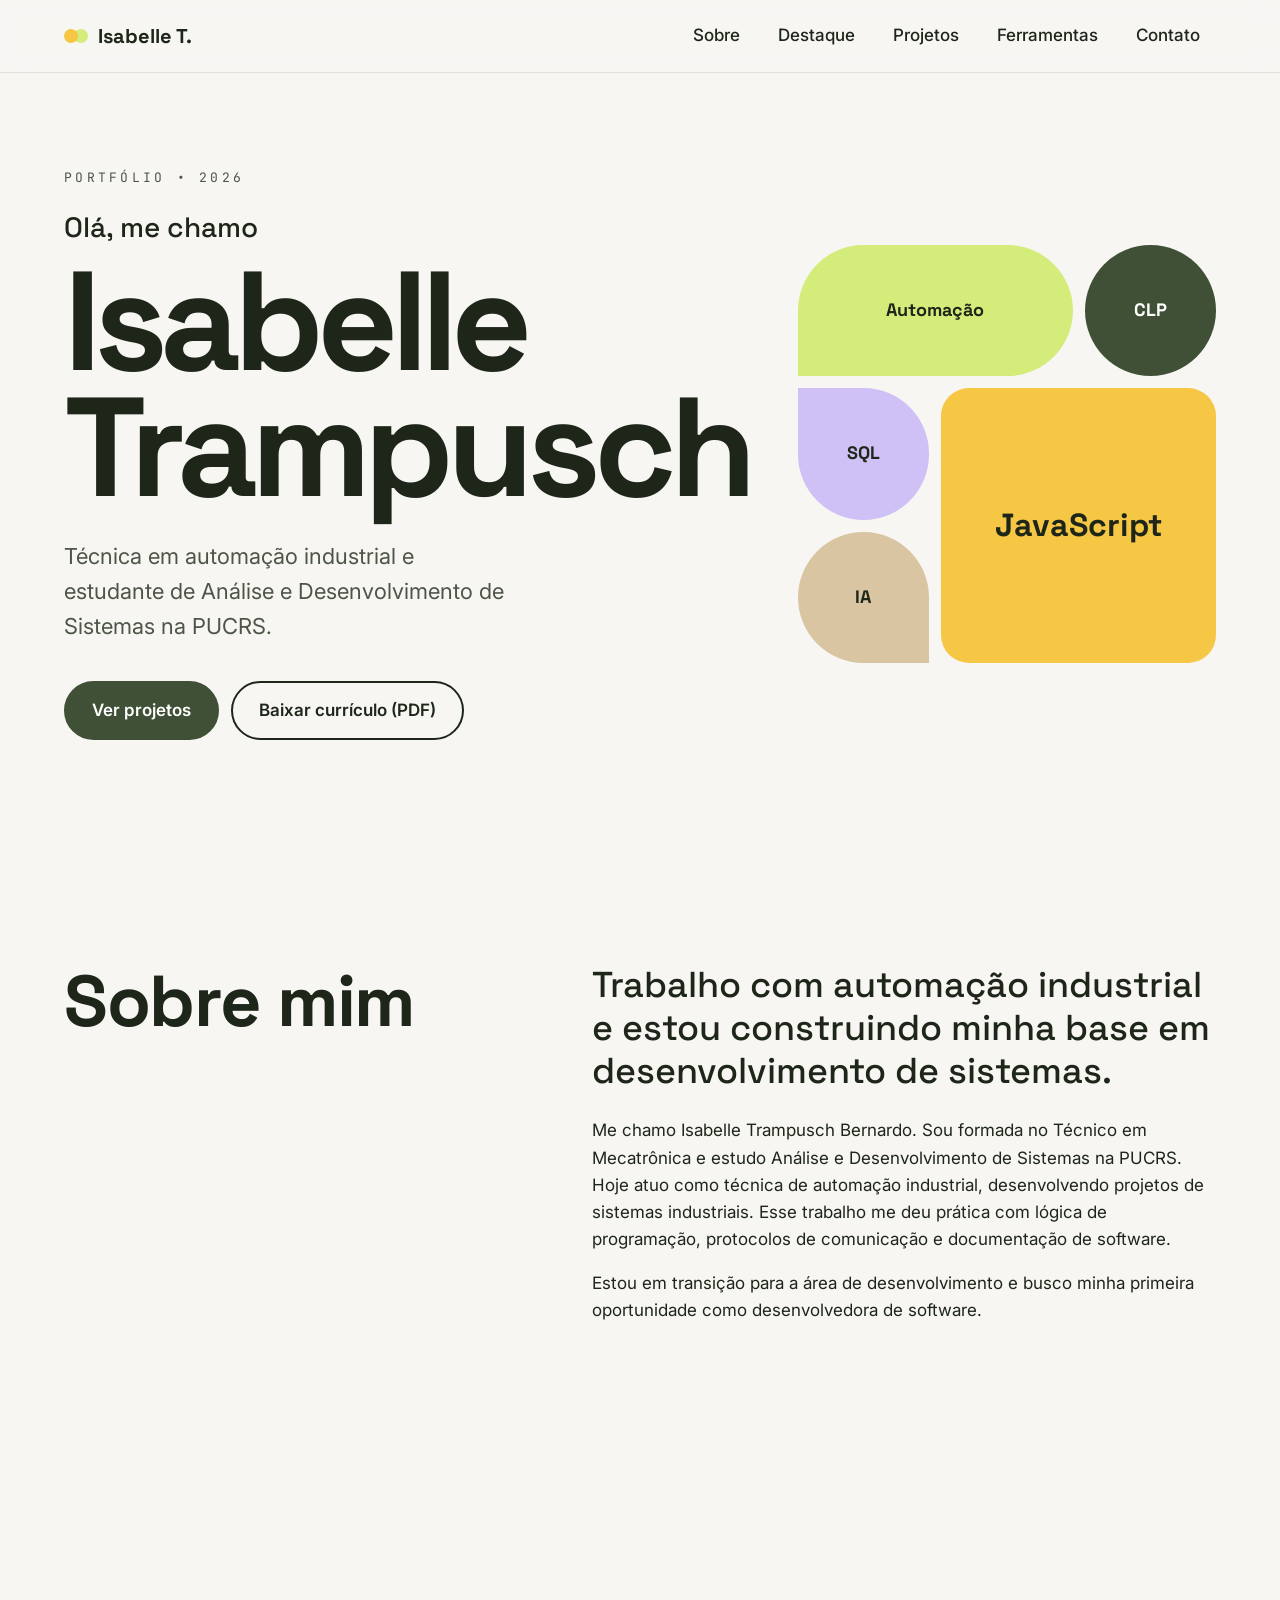
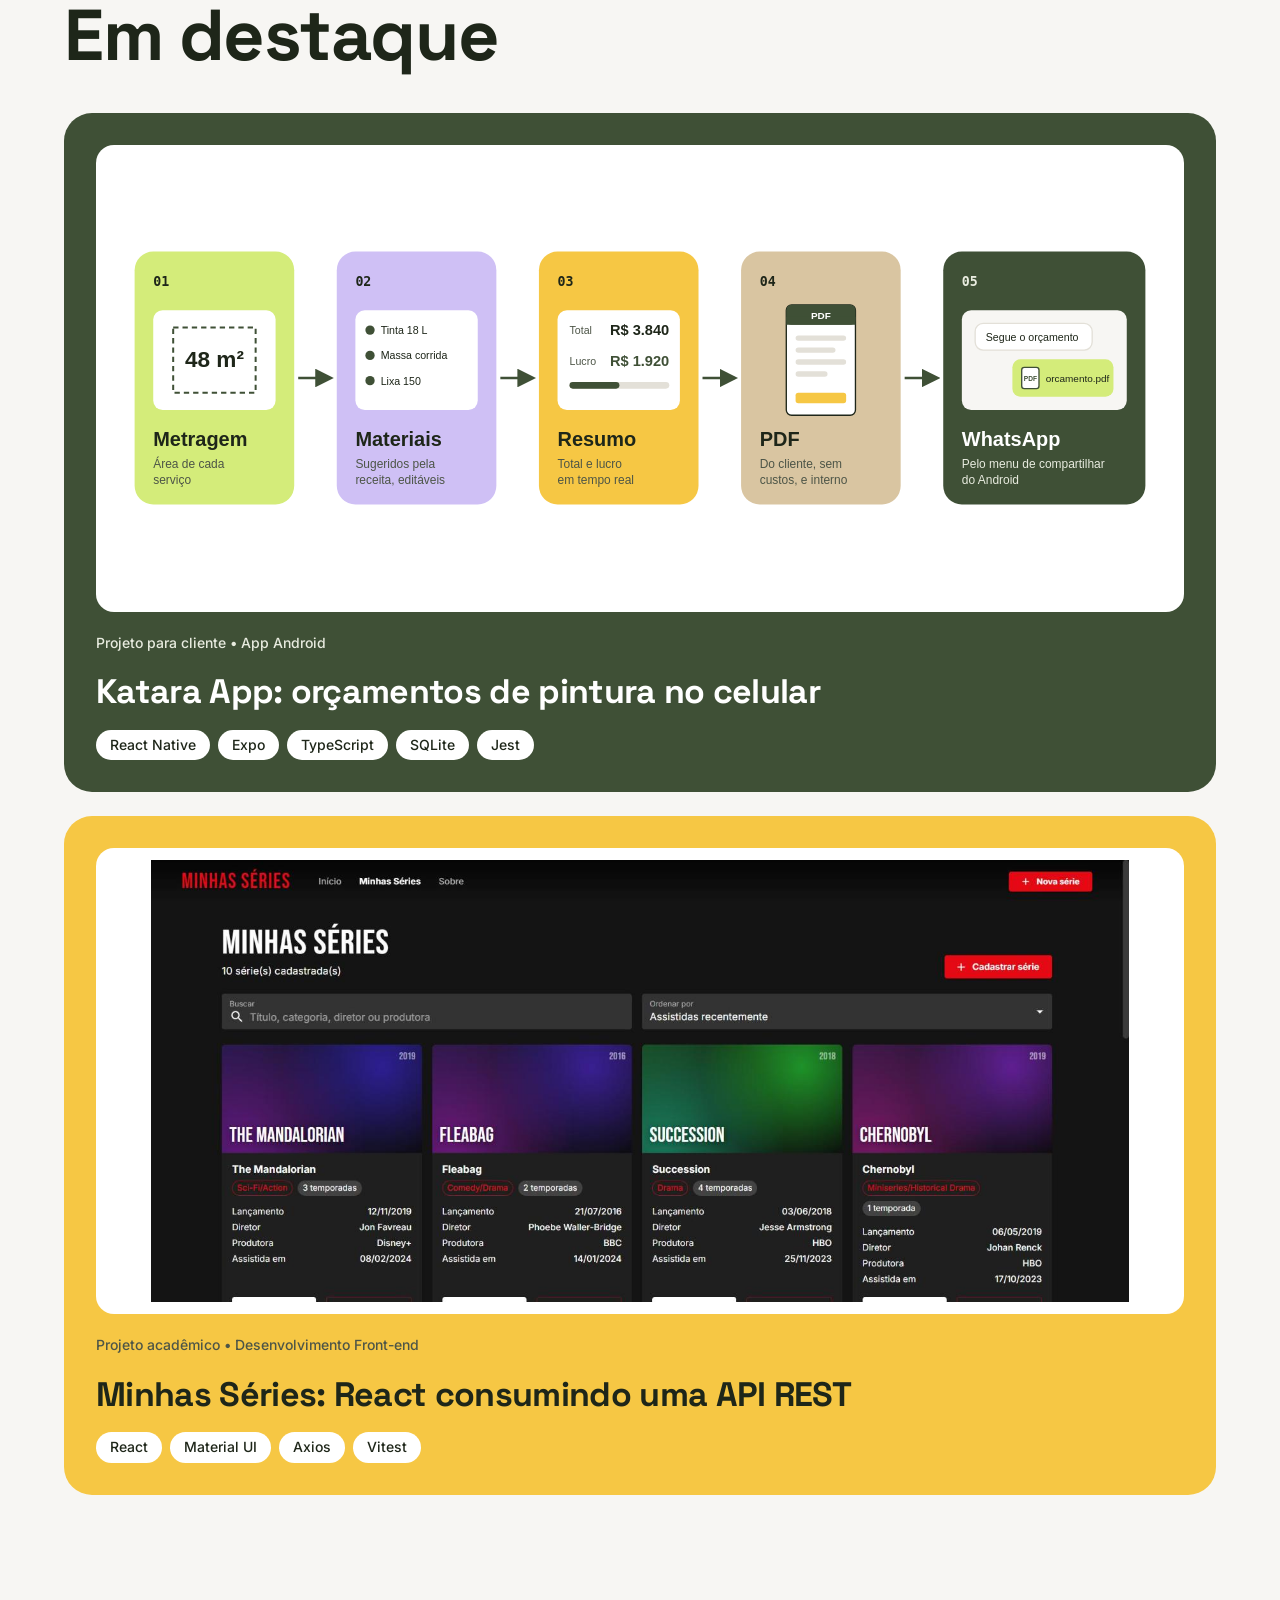
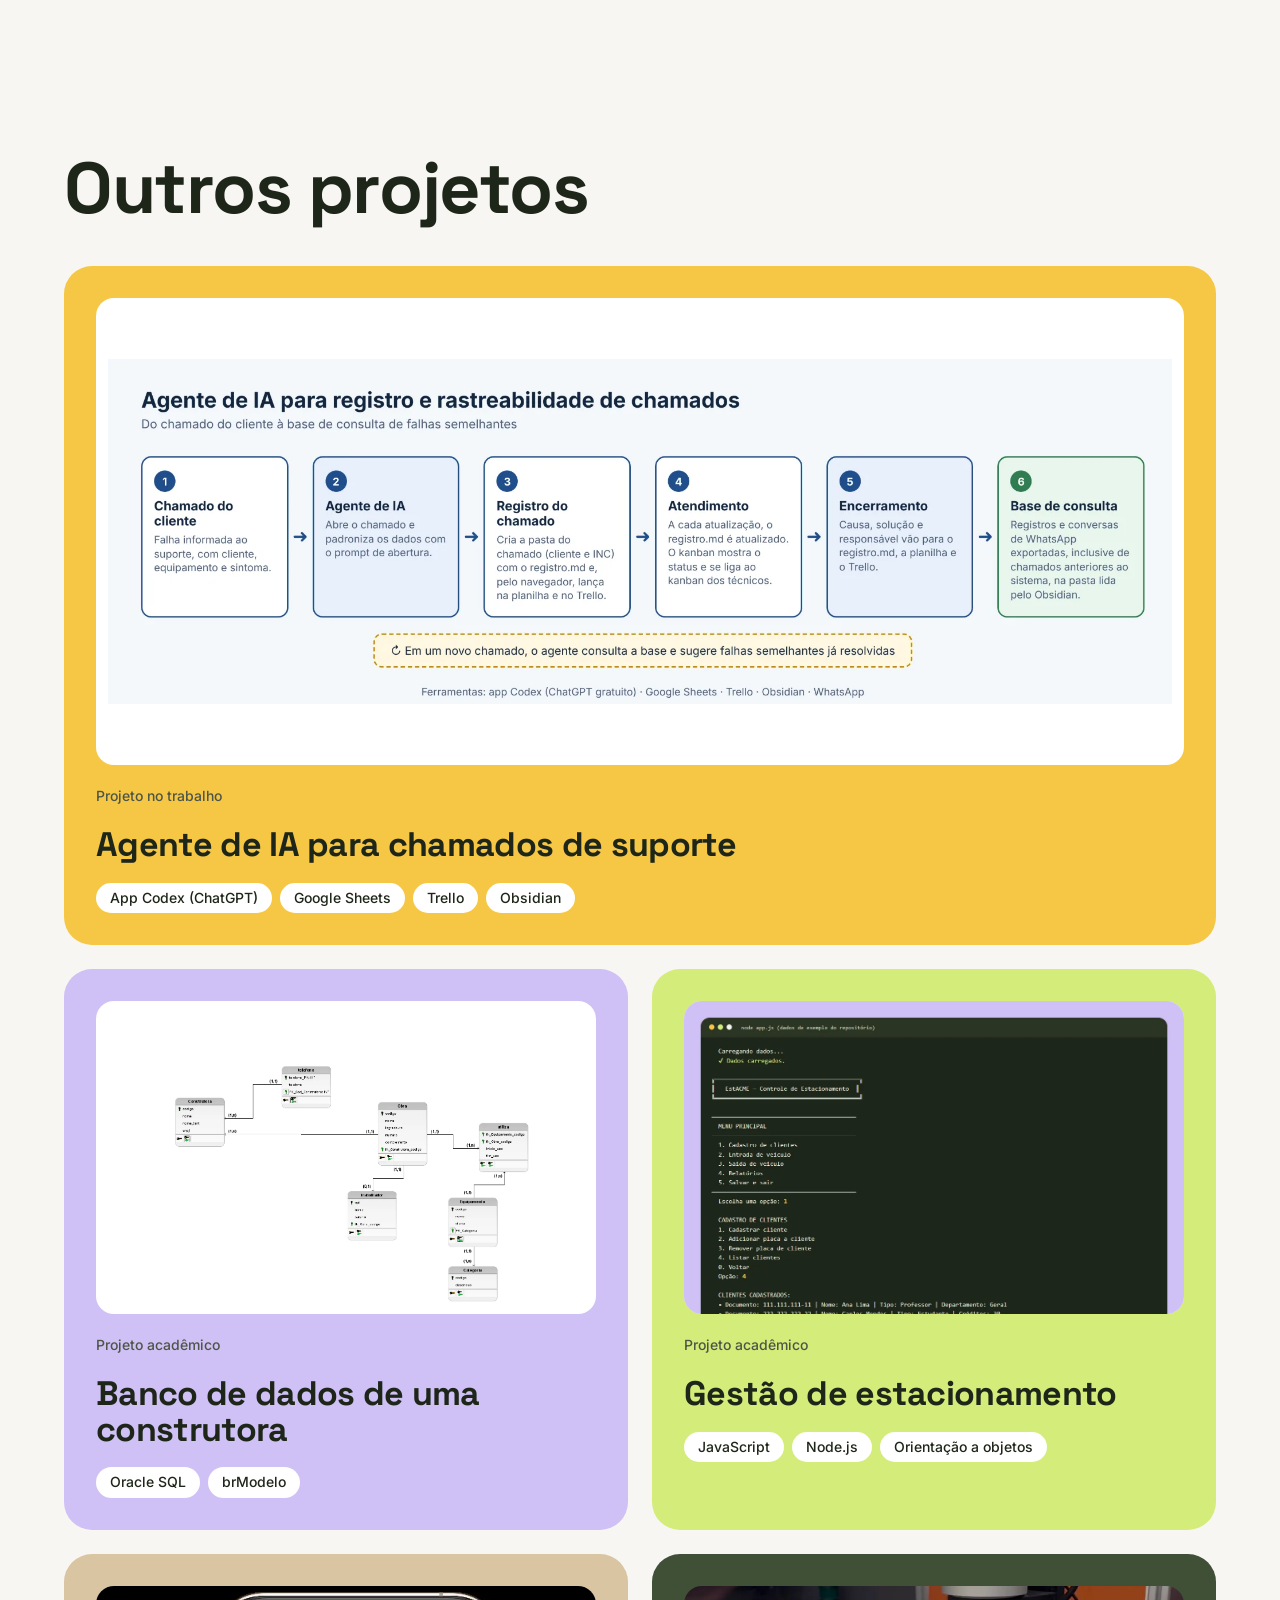
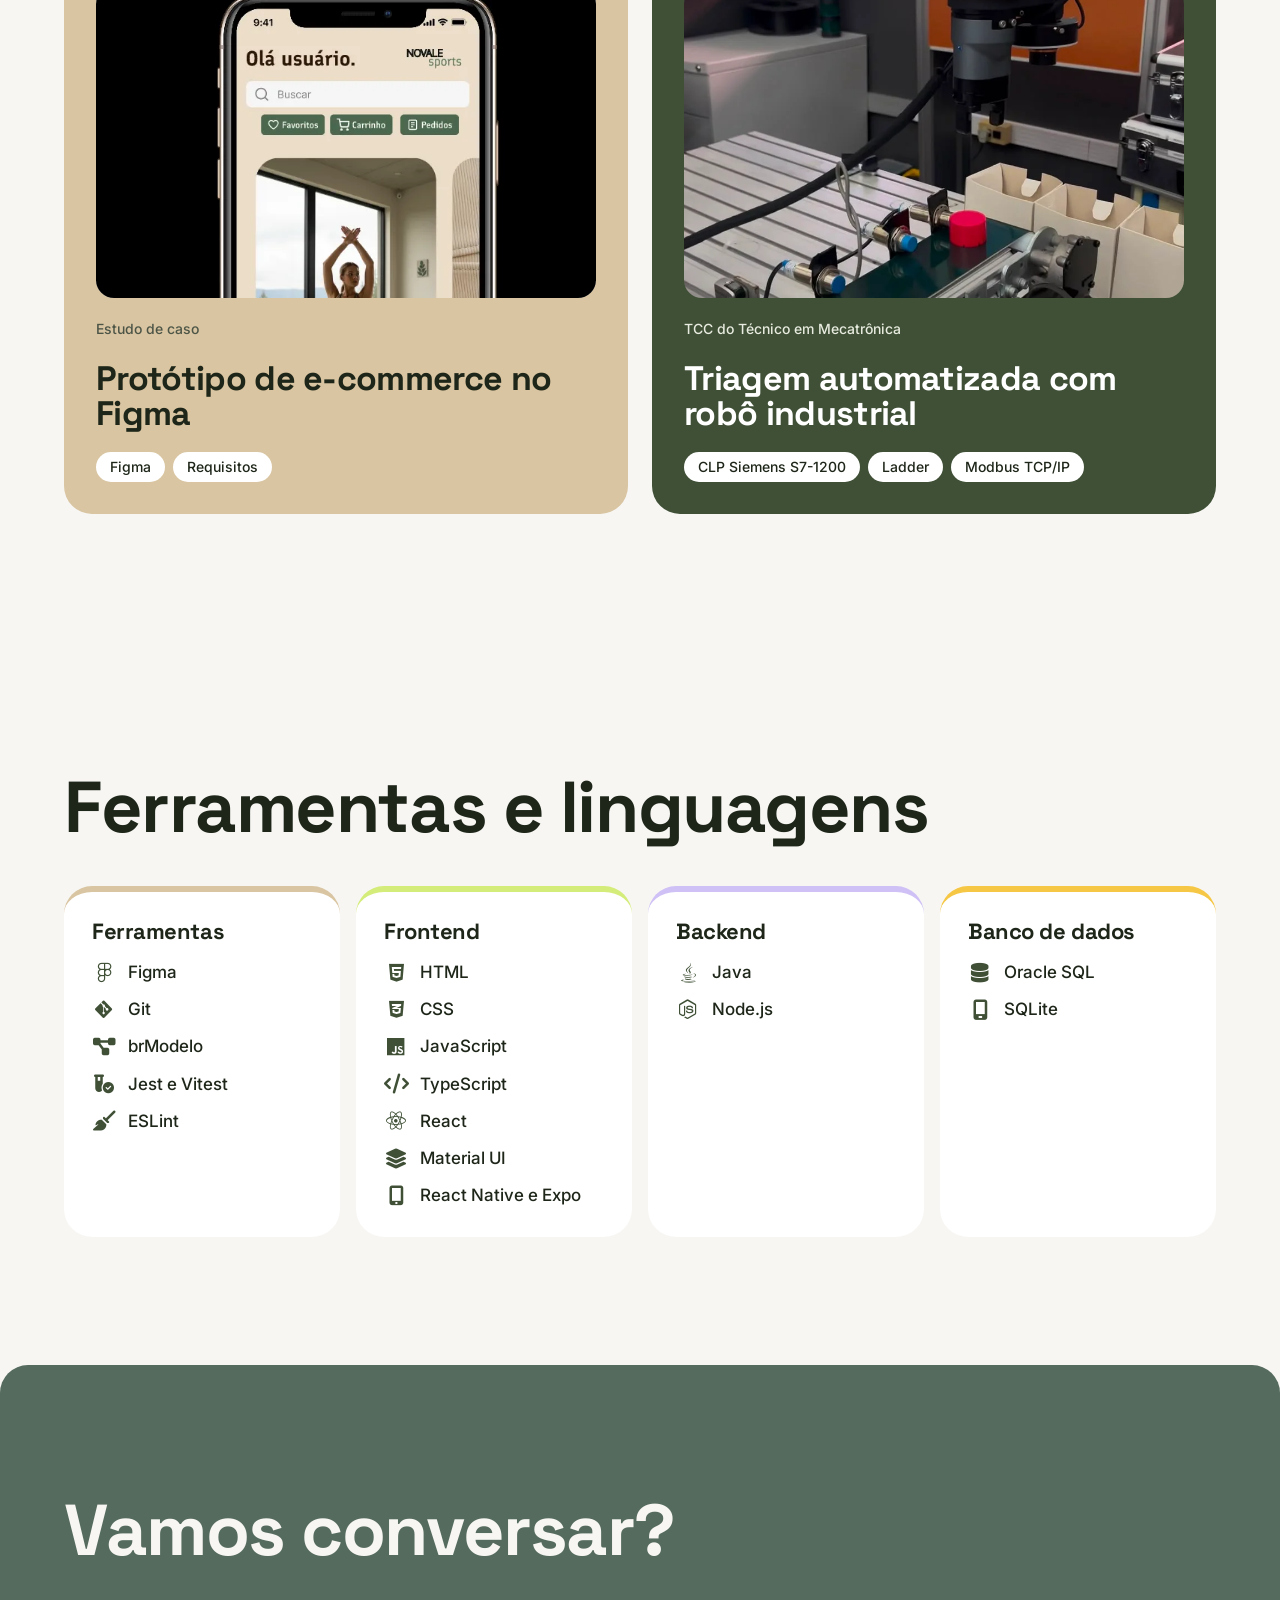
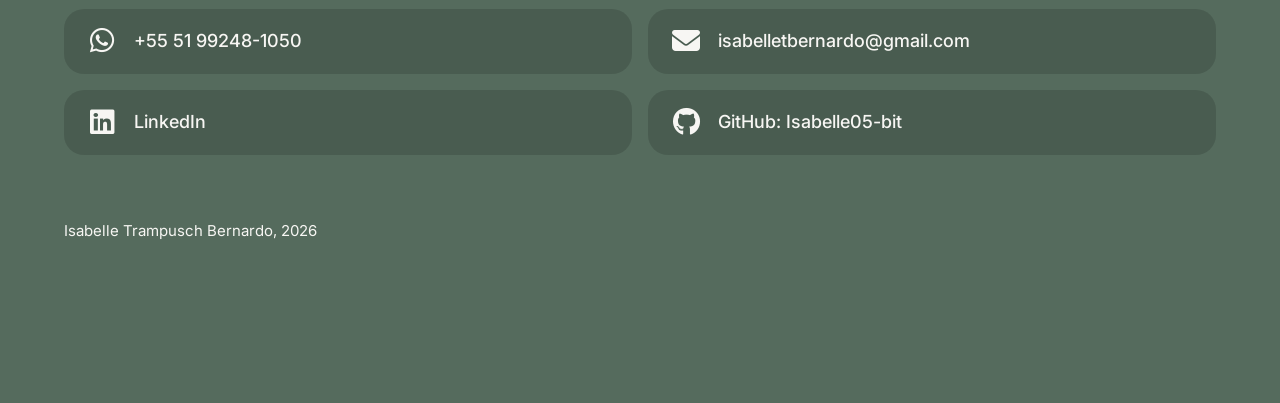
==== commit 68c1f7e6: "Corrige tags soltas na lista de projetos e atualiza o currículo" ====
--- a/html/index.html
+++ b/html/index.html
@@ -220,12 +220,6 @@
               <li>CLP Siemens S7-1200</li>
               <li>Ladder</li>
               <li>Modbus TCP/IP</li>
-            </ul>
-          </li>
-
-              <li>Material UI</li>
-              <li>Axios</li>
-              <li>Vitest</li>
             </ul>
           </li>
 
